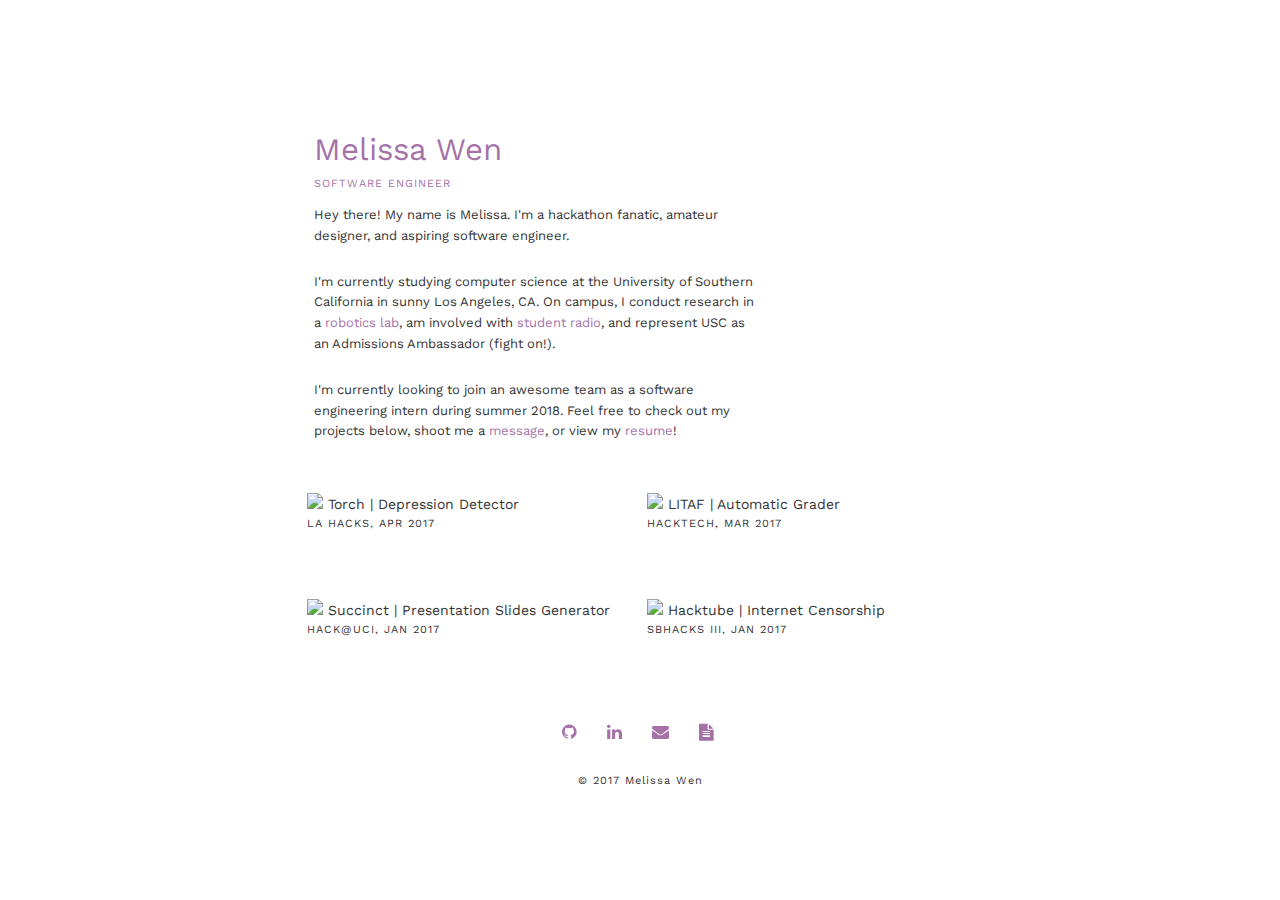
==== index.html @ f51cfc63 "initial commit" ====
<!DOCTYPE html>
<html lang="en">
<head>

<meta charset="UTF-8">
<meta http-equiv="X-UA-Compatible" content="IE=edge">
<meta name="viewport" content="width=device-width, initial-scale=1, maximum-scale=1, user-scalable=no">
<title>Melissa Wen</title>
<meta name="description" content="">
<meta name="author" content="">
<meta name="keywords" content="Melissa Wen software engineer">

<!-- Mobile Specific Metas -->
<meta name="viewport" content="width=device-width, initial-scale=1">

<!-- FONT -->
<link href="//fonts.googleapis.com/css?family=Raleway:400,300,600" rel="stylesheet" type="text/css">
<link rel="stylesheet" href="https://maxcdn.bootstrapcdn.com/font-awesome/4.6.3/css/font-awesome.min.css">

<!-- CSS -->
<link rel="stylesheet" href="css/normalize.css">
<link rel="stylesheet" href="css/skeleton.css">

<!-- JS -->
<script src="js/jquery-1.11.3.min.js"></script>
<script src="js/bootstrap.min.js"></script>
<script src="js/ga.js"></script>


<!-- Favicon -->
<!-- –––––––––––––––––––––––––––––––––––––––––––––––––– -->
<!-- <link rel="shortcut icon" href="favicon.ico"> -->

</head>
<body>

<!-- Primary Page Layout -->
<div class="wrapper"> 
  <div class="container" style="padding-top:2%">
    <div class="row">
      <div class="eight columns" id="about">
        <div id="name"><a href="index.html">Melissa Wen</a></div>
        <h6>SOFTWARE ENGINEER</h6>
    
        <p>Hey there! My name is Melissa. I'm a hackathon fanatic, amateur designer, and aspiring software engineer.</p>

        <p>I'm currently studying computer science at the University of Southern California in sunny Los Angeles, CA. On campus, I conduct research in a <a href="https://www.isi.edu/robots/" target="_blank">robotics lab</a>, am involved with <a href="http://kxsc.org" target="_blank">student radio</a>, and represent USC as an Admissions Ambassador (fight on!). </p>

        <p> I'm currently looking to join an awesome team as a software engineering intern during summer 2018. Feel free to check out my projects below, shoot me a <a href="mailto:wenm@usc.edu" target="_blank">message</a>, or view my <a href="https://drive.google.com/file/d/1wg6J0QNglHJRqB0OvWg84lPLvokpGeF_/view?usp=sharing" target="_blank">resume</a>!</p>        
      </div>

    </div>
  </div>

  <!-- Projects -->
  <div class="container" id="project" style="margin-top:3%">

    <!--First Row-->
    <div class="row" style="margin-bottom:8%">

      <div class="six columns">
        <div class="project">
          <a href="torch.html">
            <img src="img/torch.jpg" style="width:90%;">
            Torch | Depression Detector
            <h6 style="text-transform:uppercase; margin-top:0">LA Hacks, Apr 2017</h6>
          </a>
        </div>
      </div>

      <div class="six columns">
        <div class="project">
          <a href="litaf.html">
            <img src="img/litaf.jpg" style="width:90%;">
              LITAF | Automatic Grader
            <h6 style="text-transform:uppercase; margin-top:0">HackTech, Mar 2017</h6>
          </a>
        </div>
      </div>
    </div>

    <!--Second Row-->
    <div class="row" style="margin-bottom:1%">

      <div class="six columns">
        <div class="project">
         <a href="succinct.html">
            <img src="img/succinct.png" style="width:85%">
            Succinct | Presentation Slides Generator
            <h6 style="text-transform:uppercase; margin-top:0">Hack@UCI, Jan 2017</h6> 
          </a>
        </div>
      </div>

      <div class="six columns">
        <div class="project">
          <a href="hacktube.html">
            <img src="img/hacktube.png" style="width:85%">
            Hacktube | Internet Censorship
            <h6 style="text-transform:uppercase; margin-top:0">SBHacks III, Jan 2017</h6>
          </a>
        </div>
      </div>
    </div>
  </div>

</div>


<footer>
  <div class="social">
    <a href="https://www.github.com/melissajwen" target="_blank" id="hvr-float">
    <i class="fa fa-github" aria-hidden="true"></i></a>
    <a href="https://www.linkedin.com/in/melissajwen" target="_blank"  id="hvr-float">
    <i class="fa fa-linkedin" aria-hidden="true"></i></a>
    <a href="mailto:wenm@usc.edu" id="hvr-float">
    <i class="fa fa-envelope" aria-hidden="true"></i></a>
    <a href="https://drive.google.com/file/d/1wg6J0QNglHJRqB0OvWg84lPLvokpGeF_/view?usp=sharing" id="hvr-float" target="_blank">
    <i class="fa fa-file-text" aria-hidden="true"></i></a>
  </div> 
  <h6>© 2017 Melissa Wen</h6>
</footer> 

</body>
</html>
---- css/skeleton.css ----
/*
* Skeleton V2.0.4
* Copyright 2014, Dave Gamache
* www.getskeleton.com
* Free to use under the MIT license.
* http://www.opensource.org/licenses/mit-license.php
* 12/29/2014
*/

/* COLOR: #d69ae2

/* Table of contents
â€“â€“â€“â€“â€“â€“â€“â€“â€“â€“â€“â€“â€“â€“â€“â€“â€“â€“â€“â€“â€“â€“â€“â€“â€“â€“â€“â€“â€“â€“â€“â€“â€“â€“â€“â€“â€“â€“â€“â€“â€“â€“â€“â€“â€“â€“â€“â€“â€“â€“
- Grid
- Base Styles
- Typography
- Links
- Buttons
- Forms
- Lists
- Code
- Tables
- Spacing
- Utilities
- Clearing
- Media Queries
*/

@import url('https://fonts.googleapis.com/css?family=Montserrat|Overpass');
@import url('https://fonts.googleapis.com/css?family=Work+Sans');

body b {
  font-weight: 400;
}


#full_size {
  overflow:visible;
  margin:auto;
  text-align:center;
  left:0;
  right:0;
  width:100%;
}

#gif {
  z-index:-3;
  float:center;
}

.arrow-up {
  font-size:40px;
  font-weight:200;
  color:#a572a8;
  margin-right:3%;
  margin-bottom:1%;
}

.content{
  height:2000px;
}

#toTop {position:fixed;bottom:5px;right:5px;cursor:pointer;}

.headerimage {
  height:250px;
}

.headerimage h6 {
  color:#a572a8;
  font-weight:500;
  text-align:center;
  letter-spacing:.15rem;
}

h6 a {
  color:#FF6F53;
  text-decoration: none;
}

h6 a:hover {
  -o-transition:.5s;
  -ms-transition:.5s;
  -moz-transition:.5s;
  -webkit-transition:.5s;
  transition:.5s;
  color: #F2542D;
}



#nav_bar {
  font-family:"Work Sans", sans-serif;
  font-weight:400;
  color:#a572a8;
  font-size:1em;
  text-align:left;
  -webkit-box-shadow: -1px -1px 48px -8px rgba(0,0,0,0.1);
  -moz-box-shadow: -1px -1px 48px -8px rgba(0,0,0,0.1);
  box-shadow: -1px -1px 48px -8px rgba(0,0,0,0.1);
  width:100%;
  background:white;
  z-index: 3;
  padding-top:10px;
  position: fixed;
  top: 0;
  transition: top 0.4s ease-in-out;
}


#name {
  font-family:"Work Sans", sans-serif;
  font-weight:400;
  color:#a572a8;
  padding-top:5%;
  text-align:left;
  font-size:2.6em;
}

#nav_name a{
  font-family:"Work Sans", sans-serif;
  font-weight:400;
  color:#a572a8;
  font-size:1.3em;
  text-align:left;
  text-decoration: none;
}

#name h6 {
  color:#a572a8;
}

#about a {
  text-decoration: none;
  color:#a572a8;
  font-weight:400;
  letter-spacing:0px;
}

#about {
  font-size:13px;
  text-align:left;
  font-weight:400;
}

#about h1 {
  color:#a572a8;
}

#about h6 {
  color:#a572a8;
}

#about a:hover {
  -o-transition:.5s;
  -ms-transition:.5s;
  -moz-transition:.5s;
  -webkit-transition:.5s;
  transition:.5s;
  color: #d69ae2;
}

#title {
  height:4rem;
  background:#f4f4f4;
  padding:1rem;
}

#project_details {
  margin:auto;
  text-align: center;
}

#project_details a {
  text-decoration: none;
  color:#333;
  padding-bottom:2px;
  border-bottom:2px solid #d69ae2;
}

#project_details a:hover {
  -o-transition:.5s;
  -ms-transition:.5s;
  -moz-transition:.5s;
  -webkit-transition:.5s;
  transition:.5s;
  color: #d69ae2;
}

#select {
  font-weight:900;
  line-height: 0;
  color:#a572a8;

}

header {
  top: 0;
  transition: top 0.2s ease-in-out;
  width: 100%;
}

/* navbar */

#nav {
  margin:auto;
  text-align:center;
}

#nav h6 {
  font-weight:400;
  font-color:#d69ae2;
}

#nav ul {
  list-style: none;
  width:100%;
  padding:0;
  margin:0% auto 0;
}

#nav ul a {
  color:#333;
  font-weight:400;
}

#nav li {
  float:center;
  margin:auto;
  margin-right:2rem;
  display:inline-block;
  font-weight:400;
}

#arrow_back {
  font-size:1.2em;
  margin:2rem 0 0;
}

#arrow_back i {
  color:black;
}

#arrow_back i:hover {
  color:#d69ae2;
  -o-transition:.5s;
  -ms-transition:.5s;
  -moz-transition:.5s;
  -webkit-transition:.5s;
  transition:.5s;

}

#img_profile {
  height:140px;
  width:140px;
  border-radius: 50%;
  /*background-image:url("../img/prof.jpg");*/
  background-size:cover;
  margin:0 auto 2em;
  -webkit-box-shadow: 2px 5px 12px -4px rgba(186,186,186,0.26);
  -moz-box-shadow: 2px 5px 12px -4px rgba(186,186,186,0.26);
  box-shadow: 2px 5px 12px -4px rgba(186,186,186,0.26);

}

#shadow img {
  max-width:100%;
  max-height:100%;
}

#shadow {
  -webkit-box-shadow: 3px 3px 12px -4px rgba(186,186,186,0.26);
  -moz-box-shadow: 3px 3px 12px -4px rgba(186,186,186,0.26);
  box-shadow: 3px 3px 12px -4px rgba(186,186,186,0.26);
}

#quote {
  padding: 0 5%;
  border-left:3px;
}

#img_project img {
  height:140px;
  width:140px;
  border-radius: 50%;
  background-size:cover;
  margin:0 auto 2em;
  opacity: 1;
  -webkit-box-shadow: 2px 5px 12px -4px rgba(186,186,186,0.26);
  -moz-box-shadow: 2px 5px 12px -4px rgba(186,186,186,0.26);
  box-shadow: 2px 5px 12px -4px rgba(186,186,186,0.26);

}

.project a {
  text-decoration: none;
  text-decoration: none;
  color:#333;
  font-weight:400;
}

.project a:hover {
  -o-transition:.5s;
  -ms-transition:.5s;
  -moz-transition:.5s;
  -webkit-transition:.5s;
  transition:.5s;
  color:#d69ae2;
}

.project img:hover {
  opacity: 0.4;
  -o-transition:.5s;
  -ms-transition:.5s;
  -moz-transition:.5s;
  -webkit-transition:.5s;
  transition:.5s;
  width:100%;
}

.wrapper {
  width:90%;
  max-width:850px;
  margin:auto;
}


footer {
  text-align:center;
  bottom:0;
  width:100%;
  height:50px;
  margin-top:6rem;
  margin-bottom:6rem;

}

#nav_bar .social {
  font-size:17px;
  margin:0rem auto;
  text-align:right;
  margin-right:0;
}


#navbar a:hover {
  font-color:#d69ae2;
}

#navbar i:hover {
  font-color:#d69ae2;
}

footer .social {
  margin:2% 10px;
  background:none;
  border-radius:0;
}

.social {
  font-size:17px;
  margin:1rem auto;
}

.social a {
  color:#a572a8;
}

.social a:hover {
  -o-transition:.5s;
  -ms-transition:.5s;
  -moz-transition:.5s;
  -webkit-transition:.5s;
  transition:.5s;
  color: #d69ae2;
}

.social i {
  margin:0 10px;
  background:none;
  border-radius:0;
}

#about .social i {
  margin:0 15px 0 0;
}

/* Hover effects */

#hvr-float {
  display: inline-block;
  margin-right:4px;
  vertical-align: middle;
  -webkit-transform: perspective(1px) translateZ(0);
  transform: perspective(1px) translateZ(0);
  box-shadow: 0 0 1px transparent;
  -webkit-transition-duration: 0.3s;
  transition-duration: 0.3s;
  -webkit-transition-property: transform;
  transition-property: transform;
  -webkit-transition-timing-function: ease-out;
  transition-timing-function: ease-out;
}
#hvr-float:hover, #hvr-float:focus, #hvr-float:active {
  -webkit-transform: translateY(-6px);
  transform: translateY(-6px);
}


/* Grid
â€“â€“â€“â€“â€“â€“â€“â€“â€“â€“â€“â€“â€“â€“â€“â€“â€“â€“â€“â€“â€“â€“â€“â€“â€“â€“â€“â€“â€“â€“â€“â€“â€“â€“â€“â€“â€“â€“â€“â€“â€“â€“â€“â€“â€“â€“â€“â€“â€“â€“ */
.container {
  position: relative;
  width: 100%;
  max-width: 960px;
  margin: 0 auto;
  padding: 0 20px;
  box-sizing: border-box; }
.column,
.columns {
  width: 100%;
  float: left;
  box-sizing: border-box; }

/* For devices larger than 400px */
@media (min-width: 400px) {
  .container {
    width: 85%;
    padding: 0; }
}

/* For devices larger than 550px */
@media (min-width: 550px) {
  .container {
    width: 80%; }
  .column,
  .columns {
    margin-left: 4%; }
  .column:first-child,
  .columns:first-child {
    margin-left: 0; }

  .one.column,
  .one.columns                    { width: 4.66666666667%; }
  .two.columns                    { width: 13.3333333333%; }
  .three.columns                  { width: 22%;            }
  .four.columns                   { width: 30.6666666667%; }
  .five.columns                   { width: 39.3333333333%; }
  .six.columns                    { width: 48%; margin:0 1%;            }
  .seven.columns                  { width: 56.6666666667%; }
  .eight.columns                  { width: 65.3333333333%; }
  .nine.columns                   { width: 74.0%;          }
  .ten.columns                    { width: 82.6666666667%; }
  .eleven.columns                 { width: 91.3333333333%; }
  .twelve.columns                 { width: 100%; margin-left: 0; }

  .one-third.column               { width: 30.6666666667%; }
  .two-thirds.column              { width: 65.3333333333%; }

  .one-half.column                { width: 48%; }

  /* Offsets */
  .offset-by-one.column,
  .offset-by-one.columns          { margin-left: 8.66666666667%; }
  .offset-by-two.column,
  .offset-by-two.columns          { margin-left: 17.3333333333%; }
  .offset-by-three.column,
  .offset-by-three.columns        { margin-left: 26%;            }
  .offset-by-four.column,
  .offset-by-four.columns         { margin-left: 34.6666666667%; }
  .offset-by-five.column,
  .offset-by-five.columns         { margin-left: 43.3333333333%; }
  .offset-by-six.column,
  .offset-by-six.columns          { margin-left: 52%;            }
  .offset-by-seven.column,
  .offset-by-seven.columns        { margin-left: 60.6666666667%; }
  .offset-by-eight.column,
  .offset-by-eight.columns        { margin-left: 69.3333333333%; }
  .offset-by-nine.column,
  .offset-by-nine.columns         { margin-left: 78.0%;          }
  .offset-by-ten.column,
  .offset-by-ten.columns          { margin-left: 86.6666666667%; }
  .offset-by-eleven.column,
  .offset-by-eleven.columns       { margin-left: 95.3333333333%; }

  .offset-by-one-third.column,
  .offset-by-one-third.columns    { margin-left: 34.6666666667%; }
  .offset-by-two-thirds.column,
  .offset-by-two-thirds.columns   { margin-left: 69.3333333333%; }

  .offset-by-one-half.column,
  .offset-by-one-half.columns     { margin-left: 52%; }

}


/* Base Styles
â€“â€“â€“â€“â€“â€“â€“â€“â€“â€“â€“â€“â€“â€“â€“â€“â€“â€“â€“â€“â€“â€“â€“â€“â€“â€“â€“â€“â€“â€“â€“â€“â€“â€“â€“â€“â€“â€“â€“â€“â€“â€“â€“â€“â€“â€“â€“â€“â€“â€“ */
/* NOTE
html is set to 62.5% so that all the REM measurements throughout Skeleton
are based on 10px sizing. So basically 1.5rem = 15px :) */
html {
  font-size: 62.5%; }
body {
  font-size: 1.4em; /* currently ems cause chrome bug misinterpreting rems on body element */
  line-height: 1.6;
  font-family: "Work Sans", "HelveticaNeue", "Helvetica Neue", Helvetica, Arial, sans-serif;
  color: #333; }


/* Typography
â€“â€“â€“â€“â€“â€“â€“â€“â€“â€“â€“â€“â€“â€“â€“â€“â€“â€“â€“â€“â€“â€“â€“â€“â€“â€“â€“â€“â€“â€“â€“â€“â€“â€“â€“â€“â€“â€“â€“â€“â€“â€“â€“â€“â€“â€“â€“â€“â€“â€“ */
h1, h2, h3, h4, h5, h6 {
  margin-top: 0;
  margin-bottom: 1.2rem;
  font-weight: 300; }
h1 { font-size: 4.0rem; line-height: 1.2;  letter-spacing: -.1rem;}
h2 { font-size: 3.2rem; line-height: 1.25; letter-spacing: 0rem; text-align: center; font-weight:200;}
h3 { font-size: 2rem; line-height: 1.3;  letter-spacing: -.1rem;}
h4 { font-size: 2rem; line-height: 1; letter-spacing:0; color:#FF6F53; font-weight:500; }
h5 { font-size: 1.7rem; line-height: 1.5;  letter-spacing: -.05rem; font-weight:300;}
h6 { font-size: 1.1rem; line-height: 1.6; letter-spacing:.1rem; font-weight:400; }

/* Larger than phablet */
@media (min-width: 550px) {
  h1 { font-size: 7.0rem; }
  h2 { font-size: 4rem; font-weight:300; text-align:center;}
  h3 { font-size: 2.2rem; }
  h4 { font-size: 1.9rem; line-height:1, color:#FF6F53; font-weight:500;}
  h5 { font-size: 1.4rem; font-weight:300;}
  h6 { font-size: 1.1rem; letter-spacing:.1rem; font-weight:400;}
}

p {
  margin-top: 0; }


/* Links
â€“â€“â€“â€“â€“â€“â€“â€“â€“â€“â€“â€“â€“â€“â€“â€“â€“â€“â€“â€“â€“â€“â€“â€“â€“â€“â€“â€“â€“â€“â€“â€“â€“â€“â€“â€“â€“â€“â€“â€“â€“â€“â€“â€“â€“â€“â€“â€“â€“â€“ */
a {
  color: #1EAEDB; }
a:hover {
  color: #0FA0CE; }


/* Buttons
â€“â€“â€“â€“â€“â€“â€“â€“â€“â€“â€“â€“â€“â€“â€“â€“â€“â€“â€“â€“â€“â€“â€“â€“â€“â€“â€“â€“â€“â€“â€“â€“â€“â€“â€“â€“â€“â€“â€“â€“â€“â€“â€“â€“â€“â€“â€“â€“â€“â€“ */
.button,
button,
input[type="submit"],
input[type="reset"],
input[type="button"] {
  display: inline-block;
  height: 38px;
  padding: 0 30px;
  color: #555;
  text-align: center;
  font-size: 1rem;
  font-weight: 400;
  line-height: 38px;
  letter-spacing: .1rem;
  text-transform: uppercase;
  text-decoration: none;
  white-space: nowrap;
  background-color: transparent;
  border-radius: 4px;
  border: 1px solid #bbb;
  cursor: pointer;
  box-sizing: border-box; }
.button:hover,
button:hover,
input[type="submit"]:hover,
input[type="reset"]:hover,
input[type="button"]:hover,
.button:focus,
button:focus,
input[type="submit"]:focus,
input[type="reset"]:focus,
input[type="button"]:focus {
  color: #333;
  border-color: #888;
  outline: 0; }
.button.button-primary,
button.button-primary,
input[type="submit"].button-primary,
input[type="reset"].button-primary,
input[type="button"].button-primary {
  color: #FFF;
  background-color:#d69ae2;
  border-color:#d69ae2; }
.button.button-primary:hover,
button.button-primary:hover,
input[type="submit"].button-primary:hover,
input[type="reset"].button-primary:hover,
input[type="button"].button-primary:hover,
.button.button-primary:focus,
button.button-primary:focus,
input[type="submit"].button-primary:focus,
input[type="reset"].button-primary:focus,
input[type="button"].button-primary:focus {
  color: #FFF;
  -o-transition:.5s;
  -ms-transition:.5s;
  -moz-transition:.5s;
  -webkit-transition:.5s;
  transition:.5s;
  background-color: #F2542D;
  border-color: #F2542D; }


/* Forms
â€“â€“â€“â€“â€“â€“â€“â€“â€“â€“â€“â€“â€“â€“â€“â€“â€“â€“â€“â€“â€“â€“â€“â€“â€“â€“â€“â€“â€“â€“â€“â€“â€“â€“â€“â€“â€“â€“â€“â€“â€“â€“â€“â€“â€“â€“â€“â€“â€“â€“ */
input[type="email"],
input[type="number"],
input[type="search"],
input[type="text"],
input[type="tel"],
input[type="url"],
input[type="password"],
textarea,
select {
  height: 38px;
  padding: 6px 10px; /* The 6px vertically centers text on FF, ignored by Webkit */
  background-color: #fff;
  border: 1px solid #D1D1D1;
  border-radius: 4px;
  box-shadow: none;
  box-sizing: border-box; }
/* Removes awkward default styles on some inputs for iOS */
input[type="email"],
input[type="number"],
input[type="search"],
input[type="text"],
input[type="tel"],
input[type="url"],
input[type="password"],
textarea {
  -webkit-appearance: none;
     -moz-appearance: none;
          appearance: none; }
textarea {
  min-height: 65px;
  padding-top: 6px;
  padding-bottom: 6px; }
input[type="email"]:focus,
input[type="number"]:focus,
input[type="search"]:focus,
input[type="text"]:focus,
input[type="tel"]:focus,
input[type="url"]:focus,
input[type="password"]:focus,
textarea:focus,
select:focus {
  border: 1px solid #33C3F0;
  outline: 0; }
label,
legend {
  display: block;
  margin-bottom: .5rem;
  font-weight: 600; }
fieldset {
  padding: 0;
  border-width: 0; }
input[type="checkbox"],
input[type="radio"] {
  display: inline; }
label > .label-body {
  display: inline-block;
  margin-left: .5rem;
  font-weight: normal; }


/* Lists
â€“â€“â€“â€“â€“â€“â€“â€“â€“â€“â€“â€“â€“â€“â€“â€“â€“â€“â€“â€“â€“â€“â€“â€“â€“â€“â€“â€“â€“â€“â€“â€“â€“â€“â€“â€“â€“â€“â€“â€“â€“â€“â€“â€“â€“â€“â€“â€“â€“â€“ */
ul {
  list-style: circle inside; }
ol {
  list-style: decimal inside; }
ol, ul {
  padding-left: 0;
  margin-top: 0; }
ul ul,
ul ol,
ol ol,
ol ul {
  margin: 1.5rem 0 1.5rem 3rem;
  font-size: 90%; }
li {
  margin-bottom: 1rem; }


/* Code
â€“â€“â€“â€“â€“â€“â€“â€“â€“â€“â€“â€“â€“â€“â€“â€“â€“â€“â€“â€“â€“â€“â€“â€“â€“â€“â€“â€“â€“â€“â€“â€“â€“â€“â€“â€“â€“â€“â€“â€“â€“â€“â€“â€“â€“â€“â€“â€“â€“â€“ */
code {
  padding: .2rem .5rem;
  margin: 0 .2rem;
  font-size: 90%;
  white-space: nowrap;
  background: #F1F1F1;
  border: 1px solid #E1E1E1;
  border-radius: 4px; }
pre > code {
  display: block;
  padding: 1rem 1.5rem;
  white-space: pre; }


/* Tables
â€“â€“â€“â€“â€“â€“â€“â€“â€“â€“â€“â€“â€“â€“â€“â€“â€“â€“â€“â€“â€“â€“â€“â€“â€“â€“â€“â€“â€“â€“â€“â€“â€“â€“â€“â€“â€“â€“â€“â€“â€“â€“â€“â€“â€“â€“â€“â€“â€“â€“ */
th,
td {
  padding: 12px 15px;
  text-align: left;
  border-bottom: 1px solid #E1E1E1; }
th:first-child,
td:first-child {
  padding-left: 0; }
th:last-child,
td:last-child {
  padding-right: 0; }


/* Spacing
â€“â€“â€“â€“â€“â€“â€“â€“â€“â€“â€“â€“â€“â€“â€“â€“â€“â€“â€“â€“â€“â€“â€“â€“â€“â€“â€“â€“â€“â€“â€“â€“â€“â€“â€“â€“â€“â€“â€“â€“â€“â€“â€“â€“â€“â€“â€“â€“â€“â€“ */
button,
.button {
  margin-bottom: 1rem; }
input,
textarea,
select,
fieldset {
  margin-bottom: 1.5rem; }
pre,
blockquote,
dl,
figure,
table,
p,
ul,
ol,
form {
  margin-bottom: 2.5rem; }


/* Utilities
â€“â€“â€“â€“â€“â€“â€“â€“â€“â€“â€“â€“â€“â€“â€“â€“â€“â€“â€“â€“â€“â€“â€“â€“â€“â€“â€“â€“â€“â€“â€“â€“â€“â€“â€“â€“â€“â€“â€“â€“â€“â€“â€“â€“â€“â€“â€“â€“â€“â€“ */
.u-full-width {
  width: 100%;
  box-sizing: border-box; }
.u-max-full-width {
  max-width: 100%;
  box-sizing: border-box; }
.u-pull-right {
  float: right; }
.u-pull-left {
  float: left; }


/* Misc
â€“â€“â€“â€“â€“â€“â€“â€“â€“â€“â€“â€“â€“â€“â€“â€“â€“â€“â€“â€“â€“â€“â€“â€“â€“â€“â€“â€“â€“â€“â€“â€“â€“â€“â€“â€“â€“â€“â€“â€“â€“â€“â€“â€“â€“â€“â€“â€“â€“â€“ */
hr {
  margin-top: 3rem;
  margin-bottom: 3.5rem;
  border-width: 0;
  border-top: 1px solid #E1E1E1; }


/* Clearing
â€“â€“â€“â€“â€“â€“â€“â€“â€“â€“â€“â€“â€“â€“â€“â€“â€“â€“â€“â€“â€“â€“â€“â€“â€“â€“â€“â€“â€“â€“â€“â€“â€“â€“â€“â€“â€“â€“â€“â€“â€“â€“â€“â€“â€“â€“â€“â€“â€“â€“ */

/* Self Clearing Goodness */
.container:after,
.row:after,
.u-cf {
  content: "";
  display: table;
  clear: both; }


/* Media Queries
â€“â€“â€“â€“â€“â€“â€“â€“â€“â€“â€“â€“â€“â€“â€“â€“â€“â€“â€“â€“â€“â€“â€“â€“â€“â€“â€“â€“â€“â€“â€“â€“â€“â€“â€“â€“â€“â€“â€“â€“â€“â€“â€“â€“â€“â€“â€“â€“â€“â€“ */
/*
Note: The best way to structure the use of media queries is to create the queries
near the relevant code. For example, if you wanted to change the styles for buttons
on small devices, paste the mobile query code up in the buttons section and style it
there.
*/

@media (max-width:400px) {
  .headerimage {
    height:260px;
    overflow-x:hidden;

  }
  #backshape {
  height:70px;
  overflow-x:hidden;
  overflow-y:hidden;

}

#name {
  margin-top:8%;
}

  #filler {
    height:0px;
  }

#margin_top {
  margin-top:50%;
}

}

/* Larger than mobile */
@media (min-width: 400px) {
  .wrapper {
  width:90%;
  max-width:850px;
  margin:auto;
  padding-top:15%;
}

  #filler {
    height:0px;
  }

#backshape {
  height:70px;
}

.headerimage {
  height:250px;
}

#name {
  font-size:2em;
  padding-top:15%;
}

#margin_top {
  margin-top:30%;
}

/* Larger than phablet (also point when grid becomes active) */
@media (min-width: 550px) {
  .headerimage {
  height:150px;
}

#name {
  padding-top:10%;
  font-size:2.2em;
}

#about {
  margin-left:2%;
}

#margin_top {
  margin-top:15%;
}

}

/* Larger than tablet */
@media (min-width: 750px) {
  .headerimage {
  height:200px;
}


#backshape {
  height:100px;
}

#margin_top {
  margin-top:15%;
}

#name {
  font-size:2.4em;
}

}

/* Larger than desktop */
@media (min-width: 1000px) {
  .wrapper {
  width:90%;
  max-width:850px;
  margin:auto;
  padding-top:5%;
}
.headerimage {
  height:250px;
}
}

/* Larger than Desktop HD */
@media (min-width: 1400px) {
  .wrapper {
  width:90%;
  max-width:850px;
  margin:auto;
}
}








/**
 * Featherlight â€“ ultra slim jQuery lightbox
 * Version 1.7.8 - http://noelboss.github.io/featherlight/
 *
 * Copyright 2017, NoÃ«l Raoul Bossart (http://www.noelboss.com)
 * MIT Licensed.
**/
@media all {
  html.with-featherlight {
    /* disable global scrolling when featherlights are visible */
    overflow: hidden;
  }

  .featherlight {
    display: none;

    /* dimensions: spanning the background from edge to edge */
    position:fixed;
    top: 0; right: 0; bottom: 0; left: 0;
    z-index: 2147483647; /* z-index needs to be >= elements on the site. */

    /* position: centering content */
    text-align: center;

    /* insures that the ::before pseudo element doesn't force wrap with fixed width content; */
    white-space: nowrap;

    /* styling */
    cursor: pointer;
    background: #333;
    /* IE8 "hack" for nested featherlights */
    background: rgba(0, 0, 0, 0);
  }

  /* support for nested featherlights. Does not work in IE8 (use JS to fix) */
  .featherlight:last-of-type {
    background: rgba(0, 0, 0, 0.8);
  }

  .featherlight:before {
    /* position: trick to center content vertically */
    content: '';
    display: inline-block;
    height: 100%;
    vertical-align: middle;
  }

  .featherlight .featherlight-content {
    /* make content container for positioned elements (close button) */
    position: relative;

    /* position: centering vertical and horizontal */
    text-align: left;
    vertical-align: middle;
    display: inline-block;

    /* dimensions: cut off images */
    overflow: auto;
    padding: 25px 25px 0;
    border-bottom: 25px solid transparent;

    /* dimensions: handling large content */
    margin-left: 5%;
    margin-right: 5%;
    max-height: 95%;

    /* styling */
    background: #fff;
    cursor: auto;

    /* reset white-space wrapping */
    white-space: normal;
  }

  /* contains the content */
  .featherlight .featherlight-inner {
    /* make sure its visible */
    display: block;
  }

  /* don't show these though */
  .featherlight script.featherlight-inner,
  .featherlight link.featherlight-inner,
  .featherlight style.featherlight-inner {
    display: none;
  }

  .featherlight .featherlight-close-icon {
    /* position: centering vertical and horizontal */
    position: absolute;
    z-index: 9999;
    top: 0;
    right: 0;

    /* dimensions: 25px x 25px */
    line-height: 25px;
    width: 25px;

    /* styling */
    cursor: pointer;
    text-align: center;
    font-family: Arial, sans-serif;
    background: #fff; /* Set the background in case it overlaps the content */
    background: rgba(255, 255, 255, 0.3);
    color: #000;
    border: none;
    padding: 0;
  }

  /* See http://stackoverflow.com/questions/16077341/how-to-reset-all-default-styles-of-the-html5-button-element */
  .featherlight .featherlight-close-icon::-moz-focus-inner {
    border: 0;
    padding: 0;
  }

  .featherlight .featherlight-image {
    /* styling */
    width: 100%;
  }


  .featherlight-iframe .featherlight-content {
    /* removed the border for image croping since iframe is edge to edge */
    border-bottom: 0;
    padding: 0;
    -webkit-overflow-scrolling: touch;
    overflow-y: scroll;
  }

  .featherlight iframe {
    /* styling */
    border: none;
  }

  .featherlight * { /* See https://github.com/noelboss/featherlight/issues/42 */
    -webkit-box-sizing: border-box;
    -moz-box-sizing: border-box;
    box-sizing: border-box;
  }
}

/* handling phones and small screens */
@media only screen and (max-width: 1024px) {
  .featherlight .featherlight-content {
    /* dimensions: maximize lightbox with for small screens */
    margin-left: 0;
    margin-right: 0;
    max-height: 98%;

    padding: 10px 10px 0;
    border-bottom: 10px solid transparent;
  }
}
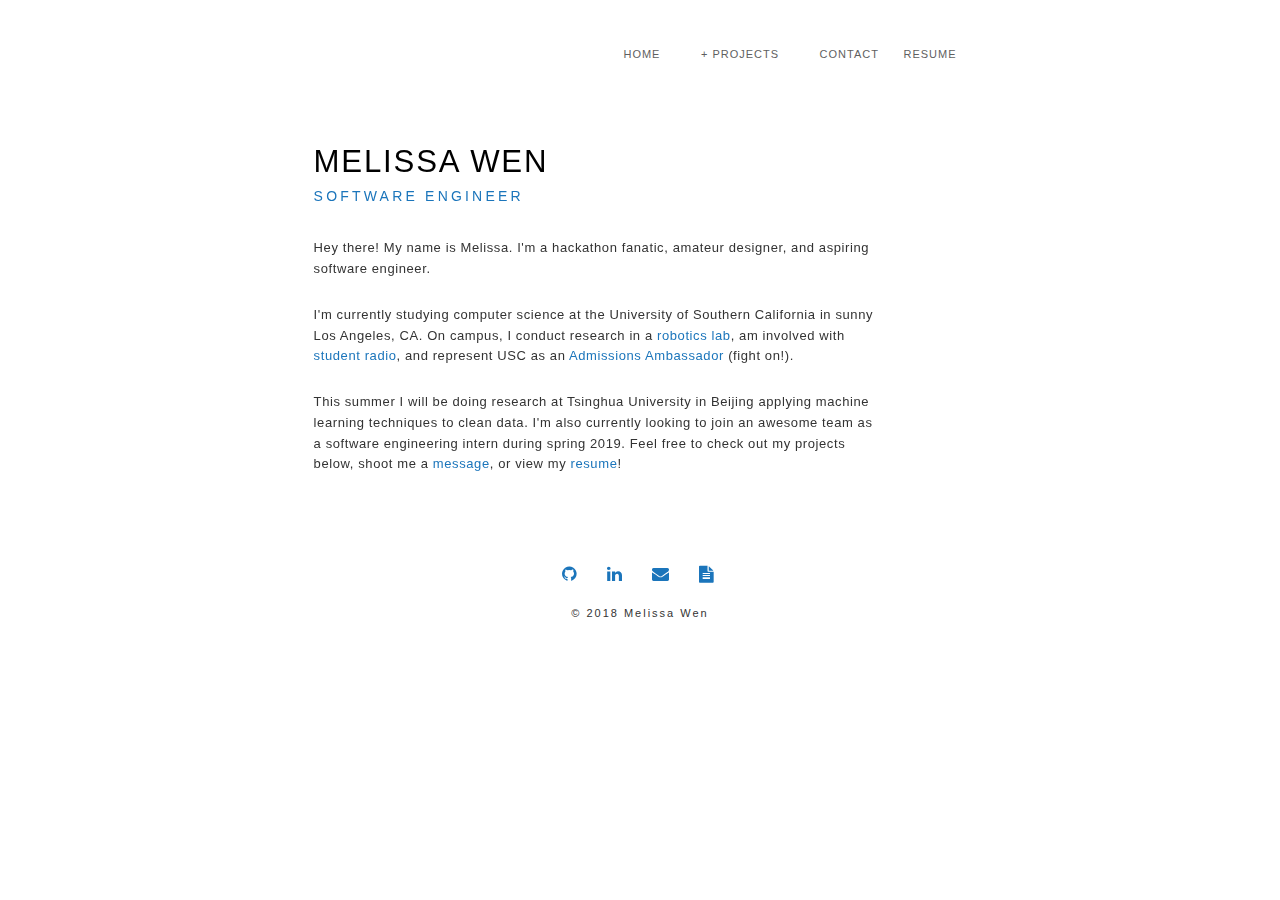
==== commit 757fb048: "redesign" ====
--- a/index.html
+++ b/index.html
@@ -13,8 +13,7 @@
 <!-- Mobile Specific Metas -->
 <meta name="viewport" content="width=device-width, initial-scale=1">
 
-<!-- FONT -->
-<link href="//fonts.googleapis.com/css?family=Raleway:400,300,600" rel="stylesheet" type="text/css">
+<!-- ICONS -->
 <link rel="stylesheet" href="https://maxcdn.bootstrapcdn.com/font-awesome/4.6.3/css/font-awesome.min.css">
 
 <!-- CSS -->
@@ -31,80 +30,51 @@
 <!-- –––––––––––––––––––––––––––––––––––––––––––––––––– -->
 <!-- <link rel="shortcut icon" href="favicon.ico"> -->
 
+  
+
+
+
 </head>
 <body>
+
+<div id="navbar">
+	<div class="row" style="width:125%; margin:auto" id="nav">
+		<ul>
+			<li><a href="index.html"><h6 style="color:#5f5f5f">HOME</h6></a></li>
+			<!-- <li><a href="index.html"><h6 style="color:#5f5f5f">+ PROJECTS</h6></a></li>  -->
+			<li><div class="dropdown">
+			  <button class="dropbtn"><h6>+ PROJECTS</h6></button>
+			  <div class="dropdown-content">
+			    <a href="resume.html">Link 1</a>
+			    <a href="#">Link 2</a>
+			    <a href="#">Link 3</a>
+			  </div>
+			</div></li>
+			<li><a href="index.html"><h6 style="color:#5f5f5f">CONTACT</h6></a></li> 
+			<li><a href="resume.html"><h6 style="color:#5f5f5f">RESUME</h6></a></li> 
+		</ul>
+	</div>
+</div>
 
 <!-- Primary Page Layout -->
 <div class="wrapper"> 
   <div class="container" style="padding-top:2%">
     <div class="row">
-      <div class="eight columns" id="about">
-        <div id="name"><a href="index.html">Melissa Wen</a></div>
-        <h6>SOFTWARE ENGINEER</h6>
-    
+      <div class="ten columns" id="about">
+        <div id="name"><a href="index.html" style="font-weight:500; letter-spacing: 1.8px; color:black;">MELISSA WEN</a></div>
+        <h3 style="font-weight:300; letter-spacing: 3.2px; ">SOFTWARE ENGINEER</h3><br>
+
         <p>Hey there! My name is Melissa. I'm a hackathon fanatic, amateur designer, and aspiring software engineer.</p>
 
-        <p>I'm currently studying computer science at the University of Southern California in sunny Los Angeles, CA. On campus, I conduct research in a <a href="https://www.isi.edu/robots/" target="_blank">robotics lab</a>, am involved with <a href="http://kxsc.org" target="_blank">student radio</a>, and represent USC as an Admissions Ambassador (fight on!). </p>
+        <p>I'm currently studying computer science at the University of Southern California in sunny Los Angeles, CA. On campus, I conduct research in a <a href="https://www.isi.edu/robots/" target="_blank">robotics lab</a>, am involved with <a href="http://kxsc.org" target="_blank">student radio</a>, and represent USC as an <a href="https://orientation.usc.edu/spring-admit-ambassadors/#/melissa-wen" target="_blank">Admissions Ambassador</a> (fight on!). </p>
 
-        <p> I'm currently looking to join an awesome team as a software engineering intern during summer 2018. Feel free to check out my projects below, shoot me a <a href="mailto:wenm@usc.edu" target="_blank">message</a>, or view my <a href="https://drive.google.com/file/d/1wg6J0QNglHJRqB0OvWg84lPLvokpGeF_/view?usp=sharing" target="_blank">resume</a>!</p>        
+        <p> This summer I will be doing research at Tsinghua University in Beijing applying machine learning techniques to clean data. I'm also currently looking to join an awesome team as a software engineering intern during spring 2019. Feel free to check out my projects below, shoot me a <a href="mailto:wenm@usc.edu" target="_blank">message</a>, or view my <a href="resume.html">resume</a>!</p>        
       </div>
 
     </div>
   </div>
 
-  <!-- Projects -->
-  <div class="container" id="project" style="margin-top:3%">
 
-    <!--First Row-->
-    <div class="row" style="margin-bottom:8%">
-
-      <div class="six columns">
-        <div class="project">
-          <a href="torch.html">
-            <img src="img/torch.jpg" style="width:90%;">
-            Torch | Depression Detector
-            <h6 style="text-transform:uppercase; margin-top:0">LA Hacks, Apr 2017</h6>
-          </a>
-        </div>
-      </div>
-
-      <div class="six columns">
-        <div class="project">
-          <a href="litaf.html">
-            <img src="img/litaf.jpg" style="width:90%;">
-              LITAF | Automatic Grader
-            <h6 style="text-transform:uppercase; margin-top:0">HackTech, Mar 2017</h6>
-          </a>
-        </div>
-      </div>
-    </div>
-
-    <!--Second Row-->
-    <div class="row" style="margin-bottom:1%">
-
-      <div class="six columns">
-        <div class="project">
-         <a href="succinct.html">
-            <img src="img/succinct.png" style="width:85%">
-            Succinct | Presentation Slides Generator
-            <h6 style="text-transform:uppercase; margin-top:0">Hack@UCI, Jan 2017</h6> 
-          </a>
-        </div>
-      </div>
-
-      <div class="six columns">
-        <div class="project">
-          <a href="hacktube.html">
-            <img src="img/hacktube.png" style="width:85%">
-            Hacktube | Internet Censorship
-            <h6 style="text-transform:uppercase; margin-top:0">SBHacks III, Jan 2017</h6>
-          </a>
-        </div>
-      </div>
-    </div>
-  </div>
-
-</div>
 
 
 <footer>
@@ -115,10 +85,10 @@
     <i class="fa fa-linkedin" aria-hidden="true"></i></a>
     <a href="mailto:wenm@usc.edu" id="hvr-float">
     <i class="fa fa-envelope" aria-hidden="true"></i></a>
-    <a href="https://drive.google.com/file/d/1wg6J0QNglHJRqB0OvWg84lPLvokpGeF_/view?usp=sharing" id="hvr-float" target="_blank">
+    <a href="resume.html" id="hvr-float">
     <i class="fa fa-file-text" aria-hidden="true"></i></a>
   </div> 
-  <h6>© 2017 Melissa Wen</h6>
+  <h6 style="font-weight:300; letter-spacing: 2px; ">© 2018 Melissa Wen</h6><br><br><br>
 </footer> 
 
 </body>
--- a/css/skeleton.css
+++ b/css/skeleton.css
@@ -7,7 +7,7 @@
 * 12/29/2014
 */
 
-/* COLOR: #d69ae2
+/* COLOR: #1b75bb
 
 /* Table of contents
 â€“â€“â€“â€“â€“â€“â€“â€“â€“â€“â€“â€“â€“â€“â€“â€“â€“â€“â€“â€“â€“â€“â€“â€“â€“â€“â€“â€“â€“â€“â€“â€“â€“â€“â€“â€“â€“â€“â€“â€“â€“â€“â€“â€“â€“â€“â€“â€“â€“â€“
@@ -51,7 +51,7 @@
 .arrow-up {
   font-size:40px;
   font-weight:200;
-  color:#a572a8;
+  color:#1b75bb;
   margin-right:3%;
   margin-bottom:1%;
 }
@@ -67,14 +67,14 @@
 }
 
 .headerimage h6 {
-  color:#a572a8;
+  color:#1B75BB;
   font-weight:500;
   text-align:center;
   letter-spacing:.15rem;
 }
 
 h6 a {
-  color:#FF6F53;
+  color:#1B75BB;
   text-decoration: none;
 }
 
@@ -84,15 +84,15 @@
   -moz-transition:.5s;
   -webkit-transition:.5s;
   transition:.5s;
-  color: #F2542D;
+  color: #3f9ce3;
 }
 
 
 
 #nav_bar {
-  font-family:"Work Sans", sans-serif;
+  font-family:"Apercu", sans-serif;
   font-weight:400;
-  color:#a572a8;
+  color:#1b75bb;
   font-size:1em;
   text-align:left;
   -webkit-box-shadow: -1px -1px 48px -8px rgba(0,0,0,0.1);
@@ -107,48 +107,102 @@
   transition: top 0.4s ease-in-out;
 }
 
+#navbar {
+  font-family:"Apercu", sans-serif;
+  font-weight:400;
+  color:#1b75bb;
+  font-size:1em;
+  text-align:right;
+  width:100%;
+  padding-top:30px;
+  position: fixed;
+  background-color: white;
+  top: 0;
+  transition: top 0.4s ease-in-out;
+  text-decoration: none;
+}
+
 
 #name {
-  font-family:"Work Sans", sans-serif;
-  font-weight:400;
-  color:#a572a8;
+  font-family:"Apercu", sans-serif;
+  font-weight:500;
+  color:#1867a5;
   padding-top:5%;
   text-align:left;
   font-size:2.6em;
 }
 
+
 #nav_name a{
-  font-family:"Work Sans", sans-serif;
+  font-family:"Apercu", sans-serif;
   font-weight:400;
-  color:#a572a8;
+  color:#1b75bb;
   font-size:1.3em;
   text-align:left;
   text-decoration: none;
 }
 
+/* Dropdown Button */
+.dropbtn {
+    padding: 16px;
+    color:#5f5f5f;
+    border: none;
+}
+
+/* The container <div> - needed to position the dropdown content */
+.dropdown {
+    position: relative;
+    display: inline-block;
+}
+
+/* Dropdown Content (Hidden by Default) */
+.dropdown-content {
+    display: none;
+    position: absolute;
+    background-color: #f1f1f1;
+    min-width: 160px;
+    box-shadow: 0px 8px 16px 0px rgba(0,0,0,0.2);
+    z-index: 1;
+}
+
+/* Links inside the dropdown */
+.dropdown-content a {
+    color: black;
+    padding: 12px 16px;
+    text-decoration: none;
+    display: block;
+}
+
+/* Change color of dropdown links on hover *//*
+.dropdown-content a:hover {background-color: #ddd}*/
+
+/* Show the dropdown menu on hover */
+.dropdown:hover .dropdown-content {
+    display: block;
+}
+
 #name h6 {
-  color:#a572a8;
+  color:#1B75BB;
 }
 
 #about a {
   text-decoration: none;
-  color:#a572a8;
-  font-weight:400;
-  letter-spacing:0px;
+  color:#1B75BB;
+  font-weight:300;
 }
 
 #about {
   font-size:13px;
   text-align:left;
-  font-weight:400;
+  font-weight:300;
 }
 
 #about h1 {
-  color:#a572a8;
+  color:#1B75BB;
 }
 
 #about h6 {
-  color:#a572a8;
+  color:#1B75BB;
 }
 
 #about a:hover {
@@ -157,7 +211,7 @@
   -moz-transition:.5s;
   -webkit-transition:.5s;
   transition:.5s;
-  color: #d69ae2;
+  color: #3f9ce3;
 }
 
 #title {
@@ -175,7 +229,7 @@
   text-decoration: none;
   color:#333;
   padding-bottom:2px;
-  border-bottom:2px solid #d69ae2;
+  border-bottom:2px solid #1b75bb;
 }
 
 #project_details a:hover {
@@ -184,13 +238,13 @@
   -moz-transition:.5s;
   -webkit-transition:.5s;
   transition:.5s;
-  color: #d69ae2;
+  color: #3f9ce3;
 }
 
 #select {
   font-weight:900;
   line-height: 0;
-  color:#a572a8;
+  color:#1b75bb;
 
 }
 
@@ -209,7 +263,7 @@
 
 #nav h6 {
   font-weight:400;
-  font-color:#d69ae2;
+  font-color:#3f9ce3;
 }
 
 #nav ul {
@@ -222,7 +276,9 @@
 #nav ul a {
   color:#333;
   font-weight:400;
-}
+  text-decoration: none;
+}
+
 
 #nav li {
   float:center;
@@ -242,7 +298,7 @@
 }
 
 #arrow_back i:hover {
-  color:#d69ae2;
+  color:#1b75bb;
   -o-transition:.5s;
   -ms-transition:.5s;
   -moz-transition:.5s;
@@ -306,7 +362,7 @@
   -moz-transition:.5s;
   -webkit-transition:.5s;
   transition:.5s;
-  color:#d69ae2;
+  color:#3f9ce3;
 }
 
 .project img:hover {
@@ -345,11 +401,11 @@
 
 
 #navbar a:hover {
-  font-color:#d69ae2;
+  font-color: #3f9ce3;
 }
 
 #navbar i:hover {
-  font-color:#d69ae2;
+  font-color:black;
 }
 
 footer .social {
@@ -364,7 +420,7 @@
 }
 
 .social a {
-  color:#a572a8;
+  color:#1B75BB;
 }
 
 .social a:hover {
@@ -373,7 +429,7 @@
   -moz-transition:.5s;
   -webkit-transition:.5s;
   transition:.5s;
-  color: #d69ae2;
+  color: #3f9ce3;
 }
 
 .social i {
@@ -505,8 +561,10 @@
 body {
   font-size: 1.4em; /* currently ems cause chrome bug misinterpreting rems on body element */
   line-height: 1.6;
-  font-family: "Work Sans", "HelveticaNeue", "Helvetica Neue", Helvetica, Arial, sans-serif;
-  color: #333; }
+  font-family: "Apercu", "HelveticaNeue", "Helvetica Neue", Helvetica, Arial, sans-serif;
+  color: #333; 
+  letter-spacing: 0.6px;
+}
 
 
 /* Typography
@@ -517,8 +575,8 @@
   font-weight: 300; }
 h1 { font-size: 4.0rem; line-height: 1.2;  letter-spacing: -.1rem;}
 h2 { font-size: 3.2rem; line-height: 1.25; letter-spacing: 0rem; text-align: center; font-weight:200;}
-h3 { font-size: 2rem; line-height: 1.3;  letter-spacing: -.1rem;}
-h4 { font-size: 2rem; line-height: 1; letter-spacing:0; color:#FF6F53; font-weight:500; }
+h3 { font-size: 1.4rem; line-height: 1.3;  letter-spacing: -.1rem;}
+h4 { font-size: 2rem; line-height: 1; letter-spacing:0; color:#1b75bb; font-weight:500; }
 h5 { font-size: 1.7rem; line-height: 1.5;  letter-spacing: -.05rem; font-weight:300;}
 h6 { font-size: 1.1rem; line-height: 1.6; letter-spacing:.1rem; font-weight:400; }
 
@@ -526,8 +584,8 @@
 @media (min-width: 550px) {
   h1 { font-size: 7.0rem; }
   h2 { font-size: 4rem; font-weight:300; text-align:center;}
-  h3 { font-size: 2.2rem; }
-  h4 { font-size: 1.9rem; line-height:1, color:#FF6F53; font-weight:500;}
+  h3 { font-size: 1.4rem; color:#1b75bb;}
+  h4 { font-size: 1.9rem; line-height:1, color:#1b75bb; font-weight:500;}
   h5 { font-size: 1.4rem; font-weight:300;}
   h6 { font-size: 1.1rem; letter-spacing:.1rem; font-weight:400;}
 }
@@ -539,9 +597,9 @@
 /* Links
 â€“â€“â€“â€“â€“â€“â€“â€“â€“â€“â€“â€“â€“â€“â€“â€“â€“â€“â€“â€“â€“â€“â€“â€“â€“â€“â€“â€“â€“â€“â€“â€“â€“â€“â€“â€“â€“â€“â€“â€“â€“â€“â€“â€“â€“â€“â€“â€“â€“â€“ */
 a {
-  color: #1EAEDB; }
+  color: #1b75bb; }
 a:hover {
-  color: #0FA0CE; }
+  color: #3f9ce3; }
 
 
 /* Buttons
@@ -587,8 +645,8 @@
 input[type="reset"].button-primary,
 input[type="button"].button-primary {
   color: #FFF;
-  background-color:#d69ae2;
-  border-color:#d69ae2; }
+  background-color:#1b75bb;
+  border-color:#1b75bb; }
 .button.button-primary:hover,
 button.button-primary:hover,
 input[type="submit"].button-primary:hover,
@@ -1016,7 +1074,7 @@
     /* styling */
     cursor: pointer;
     text-align: center;
-    font-family: Arial, sans-serif;
+    font-family: Apercu, sans-serif;
     background: #fff; /* Set the background in case it overlaps the content */
     background: rgba(255, 255, 255, 0.3);
     color: #000;
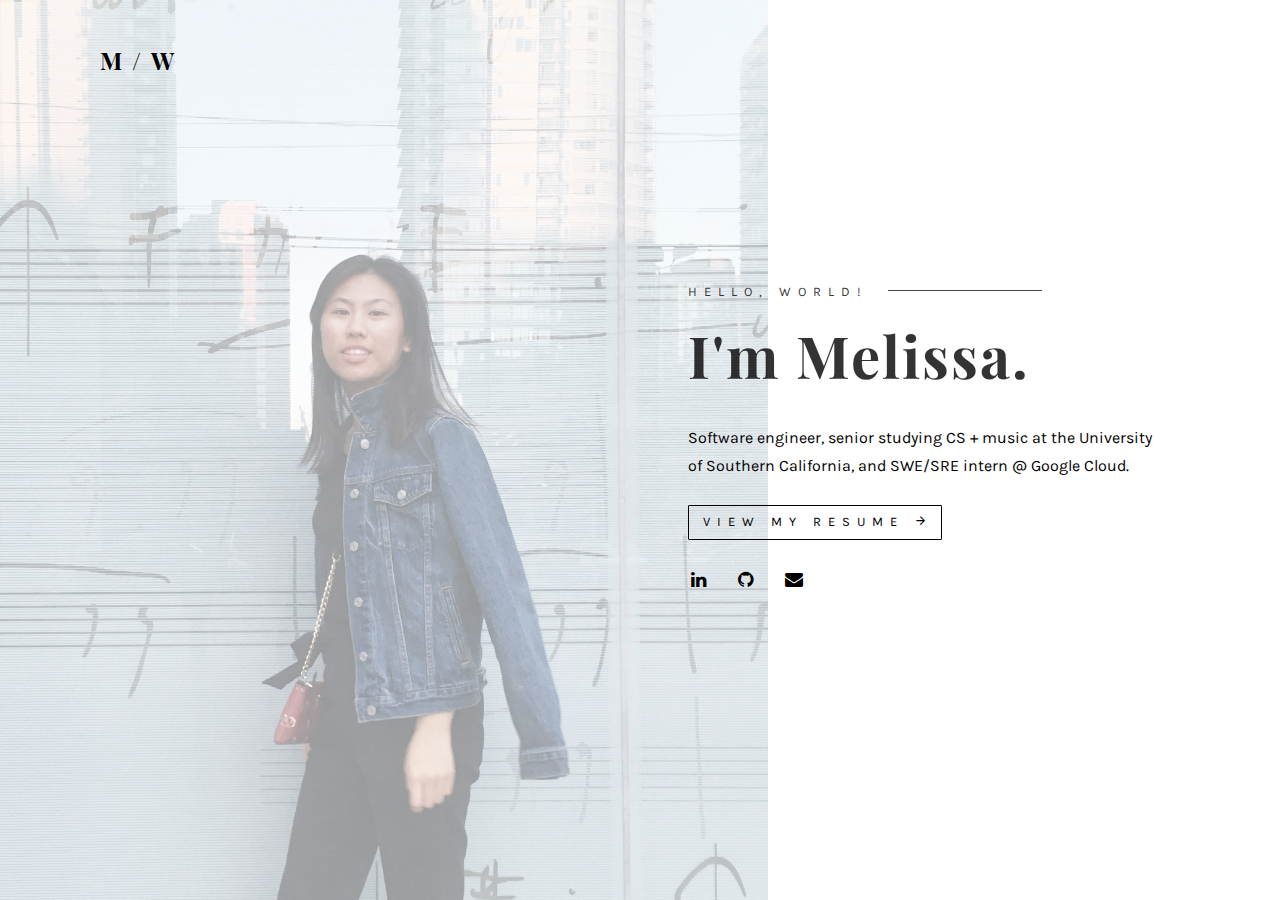
==== commit 543ee9c5: "v4" ====
--- a/index.html
+++ b/index.html
@@ -1,95 +1,82 @@
 <!DOCTYPE html>
-<html lang="en">
+<html>
 <head>
+	<meta charset="utf-8">
+	<meta content="IE=edge" http-equiv="X-UA-Compatible">
 
-<meta charset="UTF-8">
-<meta http-equiv="X-UA-Compatible" content="IE=edge">
-<meta name="viewport" content="width=device-width, initial-scale=1, maximum-scale=1, user-scalable=no">
-<title>Melissa Wen</title>
-<meta name="description" content="">
-<meta name="author" content="">
-<meta name="keywords" content="Melissa Wen software engineer">
+	<meta content="width=device-width, initial-scale=1" name="viewport">
+	<meta content="" name="description">
+	<meta content="" name="keywords">
+	<meta content="" name="author">
 
-<!-- Mobile Specific Metas -->
-<meta name="viewport" content="width=device-width, initial-scale=1">
+	<title>Melissa Wen</title>
 
-<!-- ICONS -->
-<link rel="stylesheet" href="https://maxcdn.bootstrapcdn.com/font-awesome/4.6.3/css/font-awesome.min.css">
+	<!-- Place favicon.ico and apple-touch-icon.png in the root directory -->
+	<link href="favicon.ico" rel="shortcut icon">
 
-<!-- CSS -->
-<link rel="stylesheet" href="css/normalize.css">
-<link rel="stylesheet" href="css/skeleton.css">
+	<!-- Fonts -->
+	<link href="https://fonts.googleapis.com/css?family=Karla:100,200,300,400,700" rel="stylesheet">
+	<link href="https://fonts.googleapis.com/css?family=Playfair+Display:400,400i,700" rel="stylesheet">
 
-<!-- JS -->
-<script src="js/jquery-1.11.3.min.js"></script>
-<script src="js/bootstrap.min.js"></script>
-<script src="js/ga.js"></script>
+	<!-- Icons -->
+	<link href="css/icomoon.css" rel="stylesheet">
+	<link href="https://cdnjs.cloudflare.com/ajax/libs/font-awesome/4.7.0/css/font-awesome.min.css" rel="stylesheet">
 
+	<!-- Misc -->
+	<link href="css/animate.css" rel="stylesheet">
+	<link href="css/bootstrap.css" rel="stylesheet">
 
-<!-- Favicon -->
-<!-- –––––––––––––––––––––––––––––––––––––––––––––––––– -->
-<!-- <link rel="shortcut icon" href="favicon.ico"> -->
+	<!-- Custom styling -->
+	<link href="css/style.css" rel="stylesheet">
+</head>
 
-  
+<body>
+	<header>
+		<div class="container">
+			<div class="row" >
+				<div class="navbar-header">
+					<div class="navbar-brand">
+						<a class="logo wow fadeIn" data-wow-duration=".7s" data-wow-delay="0.1s"" href="index.html" style="padding-left:30px;">M/W</a>
+					</div>
+				</div>
+			</div>
+		</div>
+	</header>
+	<div id="page">
+		<div class="js-fullheight" id="hero">
+			<div class="hero-flex js-fullheight">
+				<div class="col-three-forth">
+					<div class="hero-img js-fullheight color" data-wow-delay="0.1s" style="background-image: url(images/melissa.jpg); filter: grayscale(10%); opacity: 0.4;"></div>
+				</div>
+				<div class="col-one-forth">
+					<div class="display-t js-fullheight">
+						<div class="display-tc js-fullheight">
+							<div class="text-inner">
+								<div class="desc">
+									<span class="tag wow fadeInLeft" data-wow-duration=".5s" data-wow-delay=".2s">Hello, World!</span>
+									<h2 class="wow fadeInUp" data-wow-duration=".5s" data-wow-delay=".8s">I'm Melissa.</h2>
+									<p class="wow fadeInUp" data-wow-duration=".5s" data-wow-delay="1.1s">Software engineer, senior studying CS + music at the University of Southern California, and SWE/SRE intern @ Google Cloud.</p>
 
+									<div class="btn wow fadeInUp" data-wow-duration=".5s" data-wow-delay="1.4s"><a href="resume.html" >view my resume <i class="icon-arrow-right3"></i></a></div>
+									
+									<ul class="social-icon" style="margin-top: 20px;">
+										<li class="wow fadeInUp" data-wow-duration=".5s" data-wow-delay="1.6s"><a href="https://linkedin.com/in/melissajwen"><i aria-hidden="true" class="fa fa-linkedin"></i></a></li>
+										<li class="wow fadeInUp" data-wow-duration=".5s" data-wow-delay="1.7s"><a href="https://github.com/melissajwen"><i aria-hidden="true" class="fa fa-github"></i></a></li>
+										<li class="wow fadeInUp" data-wow-duration=".5s" data-wow-delay="1.8s"><a href="mailto:melissajwen@gmail.com"><i aria-hidden="true" class="fa fa-envelope"></i></a></li>
+									</ul>
+								</div>
+							</div>
+						</div>
+					</div>
+				</div>
+			</div>
+		</div>
+	</div>
 
-
-</head>
-<body>
-
-<div id="navbar">
-	<div class="row" style="width:125%; margin:auto" id="nav">
-		<ul>
-			<li><a href="index.html"><h6 style="color:#5f5f5f">HOME</h6></a></li>
-			<!-- <li><a href="index.html"><h6 style="color:#5f5f5f">+ PROJECTS</h6></a></li>  -->
-			<li><div class="dropdown">
-			  <button class="dropbtn"><h6>+ PROJECTS</h6></button>
-			  <div class="dropdown-content">
-			    <a href="resume.html">Link 1</a>
-			    <a href="#">Link 2</a>
-			    <a href="#">Link 3</a>
-			  </div>
-			</div></li>
-			<li><a href="index.html"><h6 style="color:#5f5f5f">CONTACT</h6></a></li> 
-			<li><a href="resume.html"><h6 style="color:#5f5f5f">RESUME</h6></a></li> 
-		</ul>
-	</div>
-</div>
-
-<!-- Primary Page Layout -->
-<div class="wrapper"> 
-  <div class="container" style="padding-top:2%">
-    <div class="row">
-      <div class="ten columns" id="about">
-        <div id="name"><a href="index.html" style="font-weight:500; letter-spacing: 1.8px; color:black;">MELISSA WEN</a></div>
-        <h3 style="font-weight:300; letter-spacing: 3.2px; ">SOFTWARE ENGINEER</h3><br>
-
-        <p>Hey there! My name is Melissa. I'm a hackathon fanatic, amateur designer, and aspiring software engineer.</p>
-
-        <p>I'm currently studying computer science at the University of Southern California in sunny Los Angeles, CA. On campus, I conduct research in a <a href="https://www.isi.edu/robots/" target="_blank">robotics lab</a>, am involved with <a href="http://kxsc.org" target="_blank">student radio</a>, and represent USC as an <a href="https://orientation.usc.edu/spring-admit-ambassadors/#/melissa-wen" target="_blank">Admissions Ambassador</a> (fight on!). </p>
-
-        <p> This summer I will be doing research at Tsinghua University in Beijing applying machine learning techniques to clean data. I'm also currently looking to join an awesome team as a software engineering intern during spring 2019. Feel free to check out my projects below, shoot me a <a href="mailto:wenm@usc.edu" target="_blank">message</a>, or view my <a href="resume.html">resume</a>!</p>        
-      </div>
-
-    </div>
-  </div>
-
-
-
-
-<footer>
-  <div class="social">
-    <a href="https://www.github.com/melissajwen" target="_blank" id="hvr-float">
-    <i class="fa fa-github" aria-hidden="true"></i></a>
-    <a href="https://www.linkedin.com/in/melissajwen" target="_blank"  id="hvr-float">
-    <i class="fa fa-linkedin" aria-hidden="true"></i></a>
-    <a href="mailto:wenm@usc.edu" id="hvr-float">
-    <i class="fa fa-envelope" aria-hidden="true"></i></a>
-    <a href="resume.html" id="hvr-float">
-    <i class="fa fa-file-text" aria-hidden="true"></i></a>
-  </div> 
-  <h6 style="font-weight:300; letter-spacing: 2px; ">© 2018 Melissa Wen</h6><br><br><br>
-</footer> 
-
+	<script src="js/jquery.min.js"></script> 
+	<script src="js/bootstrap.min.js"></script> 
+	<script src="js/main.js"></script>
+	<script src="js/wow.min.js"></script>
+	<script> new WOW().init(); </script>
 </body>
-</html>
+</html>--- a/css/icomoon.css
+++ b/css/icomoon.css
@@ -0,0 +1,3836 @@
+@font-face {
+  font-family: 'icomoon';
+  src:  url('fonts/icomoon.eot?tmere9');
+  src:  url('fonts/icomoon.eot?tmere9#iefix') format('embedded-opentype'),
+    url('fonts/icomoon.ttf?tmere9') format('truetype'),
+    url('fonts/icomoon.woff?tmere9') format('woff'),
+    url('fonts/icomoon.svg?tmere9#icomoon') format('svg');
+  font-weight: normal;
+  font-style: normal;
+}
+
+[class^="icon-"], [class*=" icon-"] {
+  /* use !important to prevent issues with browser extensions that change fonts */
+  font-family: 'icomoon' !important;
+  speak: none;
+  font-style: normal;
+  font-weight: normal;
+  font-variant: normal;
+  text-transform: none;
+  line-height: 1;
+
+  /* Better Font Rendering =========== */
+  -webkit-font-smoothing: antialiased;
+  -moz-osx-font-smoothing: grayscale;
+}
+
+.icon-activity:before {
+  content: "\e900";
+}
+.icon-airplay:before {
+  content: "\e901";
+}
+.icon-alert-circle:before {
+  content: "\e902";
+}
+.icon-alert-octagon:before {
+  content: "\e903";
+}
+.icon-alert-triangle:before {
+  content: "\e904";
+}
+.icon-align-center:before {
+  content: "\e905";
+}
+.icon-align-justify:before {
+  content: "\e906";
+}
+.icon-align-left:before {
+  content: "\e907";
+}
+.icon-align-right:before {
+  content: "\e908";
+}
+.icon-anchor:before {
+  content: "\e909";
+}
+.icon-aperture:before {
+  content: "\e90a";
+}
+.icon-arrow-down3:before {
+  content: "\e90b";
+}
+.icon-arrow-down-circle:before {
+  content: "\e90c";
+}
+.icon-arrow-down-left3:before {
+  content: "\e90d";
+}
+.icon-arrow-down-right3:before {
+  content: "\e90e";
+}
+.icon-arrow-left3:before {
+  content: "\e90f";
+}
+.icon-arrow-left-circle:before {
+  content: "\e910";
+}
+.icon-arrow-right3:before {
+  content: "\e911";
+}
+.icon-arrow-right-circle:before {
+  content: "\e912";
+}
+.icon-arrow-up3:before {
+  content: "\e913";
+}
+.icon-arrow-up-circle:before {
+  content: "\e914";
+}
+.icon-arrow-up-left3:before {
+  content: "\e915";
+}
+.icon-arrow-up-right3:before {
+  content: "\e916";
+}
+.icon-at-sign:before {
+  content: "\e917";
+}
+.icon-award:before {
+  content: "\e918";
+}
+.icon-bar-chart:before {
+  content: "\e919";
+}
+.icon-bar-chart-2:before {
+  content: "\e91a";
+}
+.icon-battery:before {
+  content: "\e91b";
+}
+.icon-battery-charging:before {
+  content: "\e91c";
+}
+.icon-bell2:before {
+  content: "\e91d";
+}
+.icon-bell-off:before {
+  content: "\e91e";
+}
+.icon-bluetooth:before {
+  content: "\e91f";
+}
+.icon-bold2:before {
+  content: "\e920";
+}
+.icon-book2:before {
+  content: "\e921";
+}
+.icon-book-open:before {
+  content: "\e922";
+}
+.icon-bookmark2:before {
+  content: "\e923";
+}
+.icon-box:before {
+  content: "\e924";
+}
+.icon-briefcase2:before {
+  content: "\e925";
+}
+.icon-calendar2:before {
+  content: "\e926";
+}
+.icon-camera2:before {
+  content: "\e927";
+}
+.icon-camera-off:before {
+  content: "\e928";
+}
+.icon-cast:before {
+  content: "\e929";
+}
+.icon-check:before {
+  content: "\e92a";
+}
+.icon-check-circle:before {
+  content: "\e92b";
+}
+.icon-check-square:before {
+  content: "\e92c";
+}
+.icon-chevron-down:before {
+  content: "\e92d";
+}
+.icon-chevron-left:before {
+  content: "\e92e";
+}
+.icon-chevron-right:before {
+  content: "\e92f";
+}
+.icon-chevron-up:before {
+  content: "\e930";
+}
+.icon-chevrons-down:before {
+  content: "\e931";
+}
+.icon-chevrons-left:before {
+  content: "\e932";
+}
+.icon-chevrons-right:before {
+  content: "\e933";
+}
+.icon-chevrons-up:before {
+  content: "\e934";
+}
+.icon-chrome2:before {
+  content: "\e935";
+}
+.icon-circle:before {
+  content: "\e936";
+}
+.icon-clipboard2:before {
+  content: "\e937";
+}
+.icon-clock3:before {
+  content: "\e938";
+}
+.icon-cloud2:before {
+  content: "\e939";
+}
+.icon-cloud-drizzle:before {
+  content: "\e93a";
+}
+.icon-cloud-lightning:before {
+  content: "\e93b";
+}
+.icon-cloud-off:before {
+  content: "\e93c";
+}
+.icon-cloud-rain:before {
+  content: "\e93d";
+}
+.icon-cloud-snow:before {
+  content: "\e93e";
+}
+.icon-code:before {
+  content: "\e93f";
+}
+.icon-codepen2:before {
+  content: "\e940";
+}
+.icon-command2:before {
+  content: "\e941";
+}
+.icon-compass3:before {
+  content: "\e942";
+}
+.icon-copy2:before {
+  content: "\e943";
+}
+.icon-corner-down-left:before {
+  content: "\e944";
+}
+.icon-corner-down-right:before {
+  content: "\e945";
+}
+.icon-corner-left-down:before {
+  content: "\e946";
+}
+.icon-corner-left-up:before {
+  content: "\e947";
+}
+.icon-corner-right-down:before {
+  content: "\e948";
+}
+.icon-corner-right-up:before {
+  content: "\e949";
+}
+.icon-corner-up-left:before {
+  content: "\e94a";
+}
+.icon-corner-up-right:before {
+  content: "\e94b";
+}
+.icon-cpu:before {
+  content: "\e94c";
+}
+.icon-credit-card2:before {
+  content: "\e94d";
+}
+.icon-crop2:before {
+  content: "\e94e";
+}
+.icon-crosshair:before {
+  content: "\e94f";
+}
+.icon-database2:before {
+  content: "\e950";
+}
+.icon-delete:before {
+  content: "\e951";
+}
+.icon-disc:before {
+  content: "\e952";
+}
+.icon-dollar-sign:before {
+  content: "\e953";
+}
+.icon-download4:before {
+  content: "\e954";
+}
+.icon-download-cloud:before {
+  content: "\e955";
+}
+.icon-droplet2:before {
+  content: "\e956";
+}
+.icon-edit:before {
+  content: "\e957";
+}
+.icon-edit-2:before {
+  content: "\e958";
+}
+.icon-edit-3:before {
+  content: "\e959";
+}
+.icon-external-link:before {
+  content: "\e95a";
+}
+.icon-eye2:before {
+  content: "\e95b";
+}
+.icon-eye-off:before {
+  content: "\e95c";
+}
+.icon-facebook3:before {
+  content: "\e95d";
+}
+.icon-fast-forward:before {
+  content: "\e95e";
+}
+.icon-feather:before {
+  content: "\e95f";
+}
+.icon-file:before {
+  content: "\e960";
+}
+.icon-file-minus:before {
+  content: "\e961";
+}
+.icon-file-plus:before {
+  content: "\e962";
+}
+.icon-file-text3:before {
+  content: "\e963";
+}
+.icon-film2:before {
+  content: "\e964";
+}
+.icon-filter2:before {
+  content: "\e965";
+}
+.icon-flag2:before {
+  content: "\e966";
+}
+.icon-folder2:before {
+  content: "\e967";
+}
+.icon-folder-minus2:before {
+  content: "\e968";
+}
+.icon-folder-plus2:before {
+  content: "\e969";
+}
+.icon-git-branch:before {
+  content: "\e96a";
+}
+.icon-git-commit:before {
+  content: "\e96b";
+}
+.icon-git-merge:before {
+  content: "\e96c";
+}
+.icon-git-pull-request:before {
+  content: "\e96d";
+}
+.icon-github2:before {
+  content: "\e96e";
+}
+.icon-gitlab:before {
+  content: "\e96f";
+}
+.icon-globe:before {
+  content: "\e970";
+}
+.icon-grid:before {
+  content: "\e971";
+}
+.icon-hard-drive:before {
+  content: "\e972";
+}
+.icon-hash:before {
+  content: "\e973";
+}
+.icon-headphones2:before {
+  content: "\e974";
+}
+.icon-heart2:before {
+  content: "\e975";
+}
+.icon-help-circle:before {
+  content: "\e976";
+}
+.icon-home4:before {
+  content: "\e977";
+}
+.icon-image2:before {
+  content: "\e978";
+}
+.icon-inbox:before {
+  content: "\e979";
+}
+.icon-info2:before {
+  content: "\e97a";
+}
+.icon-instagram2:before {
+  content: "\e97b";
+}
+.icon-italic2:before {
+  content: "\e97c";
+}
+.icon-layers:before {
+  content: "\e97d";
+}
+.icon-layout:before {
+  content: "\e97e";
+}
+.icon-life-buoy:before {
+  content: "\e97f";
+}
+.icon-link2:before {
+  content: "\e980";
+}
+.icon-link-2:before {
+  content: "\e981";
+}
+.icon-linkedin3:before {
+  content: "\e982";
+}
+.icon-list3:before {
+  content: "\e983";
+}
+.icon-loader:before {
+  content: "\e984";
+}
+.icon-lock2:before {
+  content: "\e985";
+}
+.icon-log-in:before {
+  content: "\e986";
+}
+.icon-log-out:before {
+  content: "\e987";
+}
+.icon-mail5:before {
+  content: "\e988";
+}
+.icon-map3:before {
+  content: "\e989";
+}
+.icon-map-pin:before {
+  content: "\e98a";
+}
+.icon-maximize:before {
+  content: "\e98b";
+}
+.icon-maximize-2:before {
+  content: "\e98c";
+}
+.icon-menu5:before {
+  content: "\e98d";
+}
+.icon-message-circle:before {
+  content: "\e98e";
+}
+.icon-message-square:before {
+  content: "\e98f";
+}
+.icon-mic2:before {
+  content: "\e990";
+}
+.icon-mic-off:before {
+  content: "\e991";
+}
+.icon-minimize:before {
+  content: "\e992";
+}
+.icon-minimize-2:before {
+  content: "\e993";
+}
+.icon-minus2:before {
+  content: "\e994";
+}
+.icon-minus-circle:before {
+  content: "\e995";
+}
+.icon-minus-square:before {
+  content: "\e996";
+}
+.icon-monitor:before {
+  content: "\e997";
+}
+.icon-moon:before {
+  content: "\e998";
+}
+.icon-more-horizontal:before {
+  content: "\e999";
+}
+.icon-more-vertical:before {
+  content: "\e99a";
+}
+.icon-move:before {
+  content: "\e99b";
+}
+.icon-music2:before {
+  content: "\e99c";
+}
+.icon-navigation:before {
+  content: "\e99d";
+}
+.icon-navigation-2:before {
+  content: "\e99e";
+}
+.icon-octagon:before {
+  content: "\e99f";
+}
+.icon-package:before {
+  content: "\e9a0";
+}
+.icon-paperclip:before {
+  content: "\e9a1";
+}
+.icon-pause3:before {
+  content: "\e9a2";
+}
+.icon-pause-circle:before {
+  content: "\e9a3";
+}
+.icon-percent:before {
+  content: "\e9a4";
+}
+.icon-phone2:before {
+  content: "\e9a5";
+}
+.icon-phone-call:before {
+  content: "\e9a6";
+}
+.icon-phone-forwarded:before {
+  content: "\e9a7";
+}
+.icon-phone-incoming:before {
+  content: "\e9a8";
+}
+.icon-phone-missed:before {
+  content: "\e9a9";
+}
+.icon-phone-off:before {
+  content: "\e9aa";
+}
+.icon-phone-outgoing:before {
+  content: "\e9ab";
+}
+.icon-pie-chart2:before {
+  content: "\e9ac";
+}
+.icon-play4:before {
+  content: "\e9ad";
+}
+.icon-play-circle:before {
+  content: "\e9ae";
+}
+.icon-plus2:before {
+  content: "\e9af";
+}
+.icon-plus-circle:before {
+  content: "\e9b0";
+}
+.icon-plus-square:before {
+  content: "\e9b1";
+}
+.icon-pocket:before {
+  content: "\e9b2";
+}
+.icon-power2:before {
+  content: "\e9b3";
+}
+.icon-printer2:before {
+  content: "\e9b4";
+}
+.icon-radio:before {
+  content: "\e9b5";
+}
+.icon-refresh-ccw:before {
+  content: "\e9b6";
+}
+.icon-refresh-cw:before {
+  content: "\e9b7";
+}
+.icon-repeat:before {
+  content: "\e9b8";
+}
+.icon-rewind:before {
+  content: "\e9b9";
+}
+.icon-rotate-ccw:before {
+  content: "\e9ba";
+}
+.icon-rotate-cw:before {
+  content: "\e9bb";
+}
+.icon-rss3:before {
+  content: "\e9bc";
+}
+.icon-save:before {
+  content: "\e9bd";
+}
+.icon-scissors2:before {
+  content: "\e9be";
+}
+.icon-search2:before {
+  content: "\e9bf";
+}
+.icon-send:before {
+  content: "\e9c0";
+}
+.icon-server:before {
+  content: "\e9c1";
+}
+.icon-settings:before {
+  content: "\e9c2";
+}
+.icon-share3:before {
+  content: "\e9c3";
+}
+.icon-share-2:before {
+  content: "\e9c4";
+}
+.icon-shield2:before {
+  content: "\e9c5";
+}
+.icon-shield-off:before {
+  content: "\e9c6";
+}
+.icon-shopping-bag:before {
+  content: "\e9c7";
+}
+.icon-shopping-cart:before {
+  content: "\e9c8";
+}
+.icon-shuffle2:before {
+  content: "\e9c9";
+}
+.icon-sidebar:before {
+  content: "\e9ca";
+}
+.icon-skip-back:before {
+  content: "\e9cb";
+}
+.icon-skip-forward:before {
+  content: "\e9cc";
+}
+.icon-slack:before {
+  content: "\e9cd";
+}
+.icon-slash:before {
+  content: "\e9ce";
+}
+.icon-sliders:before {
+  content: "\e9cf";
+}
+.icon-smartphone:before {
+  content: "\e9d0";
+}
+.icon-speaker:before {
+  content: "\e9d1";
+}
+.icon-square:before {
+  content: "\e9d2";
+}
+.icon-star:before {
+  content: "\e9d3";
+}
+.icon-stop-circle:before {
+  content: "\e9d4";
+}
+.icon-sun2:before {
+  content: "\e9d5";
+}
+.icon-sunrise:before {
+  content: "\e9d6";
+}
+.icon-sunset:before {
+  content: "\e9d7";
+}
+.icon-tablet2:before {
+  content: "\e9d8";
+}
+.icon-tag:before {
+  content: "\e9d9";
+}
+.icon-target2:before {
+  content: "\e9da";
+}
+.icon-terminal2:before {
+  content: "\e9db";
+}
+.icon-thermometer:before {
+  content: "\e9dc";
+}
+.icon-thumbs-down:before {
+  content: "\e9dd";
+}
+.icon-thumbs-up:before {
+  content: "\e9de";
+}
+.icon-toggle-left:before {
+  content: "\e9df";
+}
+.icon-toggle-right:before {
+  content: "\e9e0";
+}
+.icon-trash:before {
+  content: "\e9e1";
+}
+.icon-trash-2:before {
+  content: "\e9e2";
+}
+.icon-trending-down:before {
+  content: "\e9e3";
+}
+.icon-trending-up:before {
+  content: "\e9e4";
+}
+.icon-triangle:before {
+  content: "\e9e5";
+}
+.icon-truck2:before {
+  content: "\e9e6";
+}
+.icon-tv2:before {
+  content: "\e9e7";
+}
+.icon-twitter2:before {
+  content: "\e9e8";
+}
+.icon-type:before {
+  content: "\e9e9";
+}
+.icon-umbrella:before {
+  content: "\e9ea";
+}
+.icon-underline2:before {
+  content: "\e9eb";
+}
+.icon-unlock:before {
+  content: "\e9ec";
+}
+.icon-upload4:before {
+  content: "\e9ed";
+}
+.icon-upload-cloud:before {
+  content: "\e9ee";
+}
+.icon-user2:before {
+  content: "\e9ef";
+}
+.icon-user-check2:before {
+  content: "\e9f0";
+}
+.icon-user-minus2:before {
+  content: "\e9f1";
+}
+.icon-user-plus2:before {
+  content: "\e9f2";
+}
+.icon-user-x:before {
+  content: "\e9f3";
+}
+.icon-users2:before {
+  content: "\e9f4";
+}
+.icon-video:before {
+  content: "\e9f5";
+}
+.icon-video-off:before {
+  content: "\e9f6";
+}
+.icon-voicemail:before {
+  content: "\e9f7";
+}
+.icon-volume:before {
+  content: "\e9f8";
+}
+.icon-volume-1:before {
+  content: "\e9f9";
+}
+.icon-volume-2:before {
+  content: "\e9fa";
+}
+.icon-volume-x:before {
+  content: "\e9fb";
+}
+.icon-watch:before {
+  content: "\e9fc";
+}
+.icon-wifi:before {
+  content: "\e9fd";
+}
+.icon-wifi-off:before {
+  content: "\e9fe";
+}
+.icon-wind:before {
+  content: "\e9ff";
+}
+.icon-x:before {
+  content: "\ea00";
+}
+.icon-x-circle:before {
+  content: "\ea01";
+}
+.icon-x-square:before {
+  content: "\ea02";
+}
+.icon-zap:before {
+  content: "\ea03";
+}
+.icon-zap-off:before {
+  content: "\ea04";
+}
+.icon-zoom-in2:before {
+  content: "\ea05";
+}
+.icon-zoom-out2:before {
+  content: "\ea06";
+}
+.icon-times:before {
+  content: "\ea07";
+}
+.icon-tick:before {
+  content: "\ea08";
+}
+.icon-plus3:before {
+  content: "\ea09";
+}
+.icon-minus3:before {
+  content: "\ea0a";
+}
+.icon-equals:before {
+  content: "\ea0b";
+}
+.icon-divide:before {
+  content: "\ea0c";
+}
+.icon-chevron-right2:before {
+  content: "\ea0d";
+}
+.icon-chevron-left2:before {
+  content: "\ea0e";
+}
+.icon-arrow-right-thick:before {
+  content: "\ea0f";
+}
+.icon-arrow-left-thick:before {
+  content: "\ea10";
+}
+.icon-th-small:before {
+  content: "\ea11";
+}
+.icon-th-menu:before {
+  content: "\ea12";
+}
+.icon-th-list:before {
+  content: "\ea13";
+}
+.icon-th-large:before {
+  content: "\ea14";
+}
+.icon-home5:before {
+  content: "\ea15";
+}
+.icon-arrow-forward:before {
+  content: "\ea16";
+}
+.icon-arrow-back:before {
+  content: "\ea17";
+}
+.icon-rss4:before {
+  content: "\ea18";
+}
+.icon-location3:before {
+  content: "\ea19";
+}
+.icon-link3:before {
+  content: "\ea1a";
+}
+.icon-image3:before {
+  content: "\ea1b";
+}
+.icon-arrow-up-thick:before {
+  content: "\ea1c";
+}
+.icon-arrow-down-thick:before {
+  content: "\ea1d";
+}
+.icon-starburst:before {
+  content: "\ea1e";
+}
+.icon-starburst-outline:before {
+  content: "\ea1f";
+}
+.icon-star2:before {
+  content: "\ea20";
+}
+.icon-flow-children:before {
+  content: "\ea21";
+}
+.icon-export:before {
+  content: "\ea22";
+}
+.icon-delete2:before {
+  content: "\ea23";
+}
+.icon-delete-outline:before {
+  content: "\ea24";
+}
+.icon-cloud-storage:before {
+  content: "\ea25";
+}
+.icon-wi-fi:before {
+  content: "\ea26";
+}
+.icon-heart3:before {
+  content: "\ea27";
+}
+.icon-flash:before {
+  content: "\ea28";
+}
+.icon-cancel:before {
+  content: "\ea29";
+}
+.icon-backspace:before {
+  content: "\ea2a";
+}
+.icon-attachment2:before {
+  content: "\ea2b";
+}
+.icon-arrow-move:before {
+  content: "\ea2c";
+}
+.icon-warning2:before {
+  content: "\ea2d";
+}
+.icon-user3:before {
+  content: "\ea2e";
+}
+.icon-radar:before {
+  content: "\ea2f";
+}
+.icon-lock-open:before {
+  content: "\ea30";
+}
+.icon-lock-closed:before {
+  content: "\ea31";
+}
+.icon-location-arrow:before {
+  content: "\ea32";
+}
+.icon-info3:before {
+  content: "\ea33";
+}
+.icon-user-delete:before {
+  content: "\ea34";
+}
+.icon-user-add:before {
+  content: "\ea35";
+}
+.icon-media-pause:before {
+  content: "\ea36";
+}
+.icon-group:before {
+  content: "\ea37";
+}
+.icon-chart-pie:before {
+  content: "\ea38";
+}
+.icon-chart-line:before {
+  content: "\ea39";
+}
+.icon-chart-bar:before {
+  content: "\ea3a";
+}
+.icon-chart-area:before {
+  content: "\ea3b";
+}
+.icon-video2:before {
+  content: "\ea3c";
+}
+.icon-point-of-interest:before {
+  content: "\ea3d";
+}
+.icon-infinity:before {
+  content: "\ea3e";
+}
+.icon-globe2:before {
+  content: "\ea3f";
+}
+.icon-eye3:before {
+  content: "\ea40";
+}
+.icon-cog2:before {
+  content: "\ea41";
+}
+.icon-camera3:before {
+  content: "\ea42";
+}
+.icon-upload5:before {
+  content: "\ea43";
+}
+.icon-scissors3:before {
+  content: "\ea44";
+}
+.icon-refresh:before {
+  content: "\ea45";
+}
+.icon-pin:before {
+  content: "\ea46";
+}
+.icon-key3:before {
+  content: "\ea47";
+}
+.icon-info-large:before {
+  content: "\ea48";
+}
+.icon-eject2:before {
+  content: "\ea49";
+}
+.icon-download5:before {
+  content: "\ea4a";
+}
+.icon-zoom:before {
+  content: "\ea4b";
+}
+.icon-zoom-out3:before {
+  content: "\ea4c";
+}
+.icon-zoom-in3:before {
+  content: "\ea4d";
+}
+.icon-sort-numerically:before {
+  content: "\ea4e";
+}
+.icon-sort-alphabetically:before {
+  content: "\ea4f";
+}
+.icon-input-checked:before {
+  content: "\ea50";
+}
+.icon-calender:before {
+  content: "\ea51";
+}
+.icon-world:before {
+  content: "\ea52";
+}
+.icon-notes:before {
+  content: "\ea53";
+}
+.icon-code2:before {
+  content: "\ea54";
+}
+.icon-arrow-sync:before {
+  content: "\ea55";
+}
+.icon-arrow-shuffle:before {
+  content: "\ea56";
+}
+.icon-arrow-repeat:before {
+  content: "\ea57";
+}
+.icon-arrow-minimise:before {
+  content: "\ea58";
+}
+.icon-arrow-maximise:before {
+  content: "\ea59";
+}
+.icon-arrow-loop:before {
+  content: "\ea5a";
+}
+.icon-anchor2:before {
+  content: "\ea5b";
+}
+.icon-spanner:before {
+  content: "\ea5c";
+}
+.icon-puzzle:before {
+  content: "\ea5d";
+}
+.icon-power3:before {
+  content: "\ea5e";
+}
+.icon-plane:before {
+  content: "\ea5f";
+}
+.icon-pi:before {
+  content: "\ea60";
+}
+.icon-phone3:before {
+  content: "\ea61";
+}
+.icon-microphone:before {
+  content: "\ea62";
+}
+.icon-media-rewind:before {
+  content: "\ea63";
+}
+.icon-flag3:before {
+  content: "\ea64";
+}
+.icon-adjust-brightness:before {
+  content: "\ea65";
+}
+.icon-waves:before {
+  content: "\ea66";
+}
+.icon-social-twitter:before {
+  content: "\ea67";
+}
+.icon-social-facebook:before {
+  content: "\ea68";
+}
+.icon-social-dribbble:before {
+  content: "\ea69";
+}
+.icon-media-stop:before {
+  content: "\ea6a";
+}
+.icon-media-record:before {
+  content: "\ea6b";
+}
+.icon-media-play:before {
+  content: "\ea6c";
+}
+.icon-media-fast-forward:before {
+  content: "\ea6d";
+}
+.icon-media-eject:before {
+  content: "\ea6e";
+}
+.icon-social-vimeo:before {
+  content: "\ea6f";
+}
+.icon-social-tumbler:before {
+  content: "\ea70";
+}
+.icon-social-skype:before {
+  content: "\ea71";
+}
+.icon-social-pinterest:before {
+  content: "\ea72";
+}
+.icon-social-linkedin:before {
+  content: "\ea73";
+}
+.icon-social-last-fm:before {
+  content: "\ea74";
+}
+.icon-social-github:before {
+  content: "\ea75";
+}
+.icon-social-flickr:before {
+  content: "\ea76";
+}
+.icon-at:before {
+  content: "\ea77";
+}
+.icon-times-outline:before {
+  content: "\ea78";
+}
+.icon-plus-outline:before {
+  content: "\ea79";
+}
+.icon-minus-outline:before {
+  content: "\ea7a";
+}
+.icon-tick-outline:before {
+  content: "\ea7b";
+}
+.icon-th-large-outline:before {
+  content: "\ea7c";
+}
+.icon-equals-outline:before {
+  content: "\ea7d";
+}
+.icon-divide-outline:before {
+  content: "\ea7e";
+}
+.icon-chevron-right-outline:before {
+  content: "\ea7f";
+}
+.icon-chevron-left-outline:before {
+  content: "\ea80";
+}
+.icon-arrow-right-outline:before {
+  content: "\ea81";
+}
+.icon-arrow-left-outline:before {
+  content: "\ea82";
+}
+.icon-th-small-outline:before {
+  content: "\ea83";
+}
+.icon-th-menu-outline:before {
+  content: "\ea84";
+}
+.icon-th-list-outline:before {
+  content: "\ea85";
+}
+.icon-news:before {
+  content: "\ea86";
+}
+.icon-home-outline:before {
+  content: "\ea87";
+}
+.icon-arrow-up-outline:before {
+  content: "\ea88";
+}
+.icon-arrow-forward-outline:before {
+  content: "\ea89";
+}
+.icon-arrow-down-outline:before {
+  content: "\ea8a";
+}
+.icon-arrow-back-outline:before {
+  content: "\ea8b";
+}
+.icon-trash2:before {
+  content: "\ea8c";
+}
+.icon-rss-outline:before {
+  content: "\ea8d";
+}
+.icon-message:before {
+  content: "\ea8e";
+}
+.icon-location-outline:before {
+  content: "\ea8f";
+}
+.icon-link-outline:before {
+  content: "\ea90";
+}
+.icon-image-outline:before {
+  content: "\ea91";
+}
+.icon-export-outline:before {
+  content: "\ea92";
+}
+.icon-cross2:before {
+  content: "\ea93";
+}
+.icon-wi-fi-outline:before {
+  content: "\ea94";
+}
+.icon-star-outline:before {
+  content: "\ea95";
+}
+.icon-media-pause-outline:before {
+  content: "\ea96";
+}
+.icon-mail6:before {
+  content: "\ea97";
+}
+.icon-heart-outline:before {
+  content: "\ea98";
+}
+.icon-flash-outline:before {
+  content: "\ea99";
+}
+.icon-cancel-outline:before {
+  content: "\ea9a";
+}
+.icon-beaker:before {
+  content: "\ea9b";
+}
+.icon-arrow-move-outline:before {
+  content: "\ea9c";
+}
+.icon-watch2:before {
+  content: "\ea9d";
+}
+.icon-warning-outline:before {
+  content: "\ea9e";
+}
+.icon-time:before {
+  content: "\ea9f";
+}
+.icon-radar-outline:before {
+  content: "\eaa0";
+}
+.icon-lock-open-outline:before {
+  content: "\eaa1";
+}
+.icon-location-arrow-outline:before {
+  content: "\eaa2";
+}
+.icon-info-outline:before {
+  content: "\eaa3";
+}
+.icon-backspace-outline:before {
+  content: "\eaa4";
+}
+.icon-attachment-outline:before {
+  content: "\eaa5";
+}
+.icon-user-outline:before {
+  content: "\eaa6";
+}
+.icon-user-delete-outline:before {
+  content: "\eaa7";
+}
+.icon-user-add-outline:before {
+  content: "\eaa8";
+}
+.icon-lock-closed-outline:before {
+  content: "\eaa9";
+}
+.icon-group-outline:before {
+  content: "\eaaa";
+}
+.icon-chart-pie-outline:before {
+  content: "\eaab";
+}
+.icon-chart-line-outline:before {
+  content: "\eaac";
+}
+.icon-chart-bar-outline:before {
+  content: "\eaad";
+}
+.icon-chart-area-outline:before {
+  content: "\eaae";
+}
+.icon-video-outline:before {
+  content: "\eaaf";
+}
+.icon-point-of-interest-outline:before {
+  content: "\eab0";
+}
+.icon-map4:before {
+  content: "\eab1";
+}
+.icon-key-outline:before {
+  content: "\eab2";
+}
+.icon-infinity-outline:before {
+  content: "\eab3";
+}
+.icon-globe-outline:before {
+  content: "\eab4";
+}
+.icon-eye-outline:before {
+  content: "\eab5";
+}
+.icon-cog-outline:before {
+  content: "\eab6";
+}
+.icon-camera-outline:before {
+  content: "\eab7";
+}
+.icon-upload-outline:before {
+  content: "\eab8";
+}
+.icon-support:before {
+  content: "\eab9";
+}
+.icon-scissors-outline:before {
+  content: "\eaba";
+}
+.icon-refresh-outline:before {
+  content: "\eabb";
+}
+.icon-info-large-outline:before {
+  content: "\eabc";
+}
+.icon-eject-outline:before {
+  content: "\eabd";
+}
+.icon-download-outline:before {
+  content: "\eabe";
+}
+.icon-battery-mid:before {
+  content: "\eabf";
+}
+.icon-battery-low:before {
+  content: "\eac0";
+}
+.icon-battery-high:before {
+  content: "\eac1";
+}
+.icon-zoom-outline:before {
+  content: "\eac2";
+}
+.icon-zoom-out-outline:before {
+  content: "\eac3";
+}
+.icon-zoom-in-outline:before {
+  content: "\eac4";
+}
+.icon-tag2:before {
+  content: "\eac5";
+}
+.icon-tabs-outline:before {
+  content: "\eac6";
+}
+.icon-pin-outline:before {
+  content: "\eac7";
+}
+.icon-message-typing:before {
+  content: "\eac8";
+}
+.icon-directions:before {
+  content: "\eac9";
+}
+.icon-battery-full:before {
+  content: "\eaca";
+}
+.icon-battery-charge:before {
+  content: "\eacb";
+}
+.icon-pipette:before {
+  content: "\eacc";
+}
+.icon-pencil3:before {
+  content: "\eacd";
+}
+.icon-folder3:before {
+  content: "\eace";
+}
+.icon-folder-delete:before {
+  content: "\eacf";
+}
+.icon-folder-add:before {
+  content: "\ead0";
+}
+.icon-edit2:before {
+  content: "\ead1";
+}
+.icon-document:before {
+  content: "\ead2";
+}
+.icon-document-delete:before {
+  content: "\ead3";
+}
+.icon-document-add:before {
+  content: "\ead4";
+}
+.icon-brush:before {
+  content: "\ead5";
+}
+.icon-thumbs-up2:before {
+  content: "\ead6";
+}
+.icon-thumbs-down2:before {
+  content: "\ead7";
+}
+.icon-pen2:before {
+  content: "\ead8";
+}
+.icon-sort-numerically-outline:before {
+  content: "\ead9";
+}
+.icon-sort-alphabetically-outline:before {
+  content: "\eada";
+}
+.icon-social-last-fm-circular:before {
+  content: "\eadb";
+}
+.icon-social-github-circular:before {
+  content: "\eadc";
+}
+.icon-compass4:before {
+  content: "\eadd";
+}
+.icon-bookmark3:before {
+  content: "\eade";
+}
+.icon-input-checked-outline:before {
+  content: "\eadf";
+}
+.icon-code-outline:before {
+  content: "\eae0";
+}
+.icon-calender-outline:before {
+  content: "\eae1";
+}
+.icon-business-card:before {
+  content: "\eae2";
+}
+.icon-arrow-up4:before {
+  content: "\eae3";
+}
+.icon-arrow-sync-outline:before {
+  content: "\eae4";
+}
+.icon-arrow-right4:before {
+  content: "\eae5";
+}
+.icon-arrow-repeat-outline:before {
+  content: "\eae6";
+}
+.icon-arrow-loop-outline:before {
+  content: "\eae7";
+}
+.icon-arrow-left4:before {
+  content: "\eae8";
+}
+.icon-flow-switch:before {
+  content: "\eae9";
+}
+.icon-flow-parallel:before {
+  content: "\eaea";
+}
+.icon-flow-merge:before {
+  content: "\eaeb";
+}
+.icon-document-text:before {
+  content: "\eaec";
+}
+.icon-clipboard3:before {
+  content: "\eaed";
+}
+.icon-calculator2:before {
+  content: "\eaee";
+}
+.icon-arrow-minimise-outline:before {
+  content: "\eaef";
+}
+.icon-arrow-maximise-outline:before {
+  content: "\eaf0";
+}
+.icon-arrow-down4:before {
+  content: "\eaf1";
+}
+.icon-gift2:before {
+  content: "\eaf2";
+}
+.icon-film3:before {
+  content: "\eaf3";
+}
+.icon-database3:before {
+  content: "\eaf4";
+}
+.icon-bell3:before {
+  content: "\eaf5";
+}
+.icon-anchor-outline:before {
+  content: "\eaf6";
+}
+.icon-adjust-contrast:before {
+  content: "\eaf7";
+}
+.icon-world-outline:before {
+  content: "\eaf8";
+}
+.icon-shopping-bag2:before {
+  content: "\eaf9";
+}
+.icon-power-outline:before {
+  content: "\eafa";
+}
+.icon-notes-outline:before {
+  content: "\eafb";
+}
+.icon-device-tablet:before {
+  content: "\eafc";
+}
+.icon-device-phone:before {
+  content: "\eafd";
+}
+.icon-device-laptop:before {
+  content: "\eafe";
+}
+.icon-device-desktop:before {
+  content: "\eaff";
+}
+.icon-briefcase3:before {
+  content: "\eb00";
+}
+.icon-stopwatch2:before {
+  content: "\eb01";
+}
+.icon-spanner-outline:before {
+  content: "\eb02";
+}
+.icon-puzzle-outline:before {
+  content: "\eb03";
+}
+.icon-printer3:before {
+  content: "\eb04";
+}
+.icon-pi-outline:before {
+  content: "\eb05";
+}
+.icon-lightbulb:before {
+  content: "\eb06";
+}
+.icon-flag-outline:before {
+  content: "\eb07";
+}
+.icon-contacts:before {
+  content: "\eb08";
+}
+.icon-archive:before {
+  content: "\eb09";
+}
+.icon-weather-stormy:before {
+  content: "\eb0a";
+}
+.icon-weather-shower:before {
+  content: "\eb0b";
+}
+.icon-weather-partly-sunny:before {
+  content: "\eb0c";
+}
+.icon-weather-downpour:before {
+  content: "\eb0d";
+}
+.icon-weather-cloudy:before {
+  content: "\eb0e";
+}
+.icon-plane-outline:before {
+  content: "\eb0f";
+}
+.icon-phone-outline:before {
+  content: "\eb10";
+}
+.icon-microphone-outline:before {
+  content: "\eb11";
+}
+.icon-weather-windy:before {
+  content: "\eb12";
+}
+.icon-weather-windy-cloudy:before {
+  content: "\eb13";
+}
+.icon-weather-sunny:before {
+  content: "\eb14";
+}
+.icon-weather-snow:before {
+  content: "\eb15";
+}
+.icon-weather-night:before {
+  content: "\eb16";
+}
+.icon-media-stop-outline:before {
+  content: "\eb17";
+}
+.icon-media-rewind-outline:before {
+  content: "\eb18";
+}
+.icon-media-record-outline:before {
+  content: "\eb19";
+}
+.icon-media-play-outline:before {
+  content: "\eb1a";
+}
+.icon-media-fast-forward-outline:before {
+  content: "\eb1b";
+}
+.icon-media-eject-outline:before {
+  content: "\eb1c";
+}
+.icon-wine:before {
+  content: "\eb1d";
+}
+.icon-waves-outline:before {
+  content: "\eb1e";
+}
+.icon-ticket2:before {
+  content: "\eb1f";
+}
+.icon-tags:before {
+  content: "\eb20";
+}
+.icon-plug:before {
+  content: "\eb21";
+}
+.icon-headphones3:before {
+  content: "\eb22";
+}
+.icon-credit-card3:before {
+  content: "\eb23";
+}
+.icon-coffee:before {
+  content: "\eb24";
+}
+.icon-book3:before {
+  content: "\eb25";
+}
+.icon-beer:before {
+  content: "\eb26";
+}
+.icon-volume2:before {
+  content: "\eb27";
+}
+.icon-volume-up:before {
+  content: "\eb28";
+}
+.icon-volume-mute3:before {
+  content: "\eb29";
+}
+.icon-volume-down:before {
+  content: "\eb2a";
+}
+.icon-social-vimeo-circular:before {
+  content: "\eb2b";
+}
+.icon-social-twitter-circular:before {
+  content: "\eb2c";
+}
+.icon-social-pinterest-circular:before {
+  content: "\eb2d";
+}
+.icon-social-linkedin-circular:before {
+  content: "\eb2e";
+}
+.icon-social-facebook-circular:before {
+  content: "\eb2f";
+}
+.icon-social-dribbble-circular:before {
+  content: "\eb30";
+}
+.icon-tree2:before {
+  content: "\eb31";
+}
+.icon-thermometer2:before {
+  content: "\eb32";
+}
+.icon-social-tumbler-circular:before {
+  content: "\eb33";
+}
+.icon-social-skype-outline:before {
+  content: "\eb34";
+}
+.icon-social-flickr-circular:before {
+  content: "\eb35";
+}
+.icon-social-at-circular:before {
+  content: "\eb36";
+}
+.icon-shopping-cart2:before {
+  content: "\eb37";
+}
+.icon-messages:before {
+  content: "\eb38";
+}
+.icon-leaf2:before {
+  content: "\eb39";
+}
+.icon-feather2:before {
+  content: "\eb3a";
+}
+.icon-box2:before {
+  content: "\eb3b";
+}
+.icon-write:before {
+  content: "\eb3c";
+}
+.icon-clock4:before {
+  content: "\eb3d";
+}
+.icon-reply2:before {
+  content: "\eb3e";
+}
+.icon-reply-all:before {
+  content: "\eb3f";
+}
+.icon-forward4:before {
+  content: "\eb40";
+}
+.icon-flag4:before {
+  content: "\eb41";
+}
+.icon-search3:before {
+  content: "\eb42";
+}
+.icon-trash3:before {
+  content: "\eb43";
+}
+.icon-envelope:before {
+  content: "\eb44";
+}
+.icon-bubble3:before {
+  content: "\eb45";
+}
+.icon-bubbles5:before {
+  content: "\eb46";
+}
+.icon-user4:before {
+  content: "\eb47";
+}
+.icon-users3:before {
+  content: "\eb48";
+}
+.icon-cloud3:before {
+  content: "\eb49";
+}
+.icon-download6:before {
+  content: "\eb4a";
+}
+.icon-upload6:before {
+  content: "\eb4b";
+}
+.icon-rain:before {
+  content: "\eb4c";
+}
+.icon-sun3:before {
+  content: "\eb4d";
+}
+.icon-moon2:before {
+  content: "\eb4e";
+}
+.icon-bell4:before {
+  content: "\eb4f";
+}
+.icon-folder4:before {
+  content: "\eb50";
+}
+.icon-pin2:before {
+  content: "\eb51";
+}
+.icon-sound:before {
+  content: "\eb52";
+}
+.icon-microphone2:before {
+  content: "\eb53";
+}
+.icon-camera4:before {
+  content: "\eb54";
+}
+.icon-image4:before {
+  content: "\eb55";
+}
+.icon-cog3:before {
+  content: "\eb56";
+}
+.icon-calendar3:before {
+  content: "\eb57";
+}
+.icon-book4:before {
+  content: "\eb58";
+}
+.icon-map-marker:before {
+  content: "\eb59";
+}
+.icon-store:before {
+  content: "\eb5a";
+}
+.icon-support2:before {
+  content: "\eb5b";
+}
+.icon-tag3:before {
+  content: "\eb5c";
+}
+.icon-heart4:before {
+  content: "\eb5d";
+}
+.icon-video-camera2:before {
+  content: "\eb5e";
+}
+.icon-trophy2:before {
+  content: "\eb5f";
+}
+.icon-cart2:before {
+  content: "\eb60";
+}
+.icon-eye4:before {
+  content: "\eb61";
+}
+.icon-cancel2:before {
+  content: "\eb62";
+}
+.icon-chart:before {
+  content: "\eb63";
+}
+.icon-target3:before {
+  content: "\eb64";
+}
+.icon-printer4:before {
+  content: "\eb65";
+}
+.icon-location4:before {
+  content: "\eb66";
+}
+.icon-bookmark4:before {
+  content: "\eb67";
+}
+.icon-monitor2:before {
+  content: "\eb68";
+}
+.icon-cross3:before {
+  content: "\eb69";
+}
+.icon-plus4:before {
+  content: "\eb6a";
+}
+.icon-left:before {
+  content: "\eb6b";
+}
+.icon-up:before {
+  content: "\eb6c";
+}
+.icon-browser:before {
+  content: "\eb6d";
+}
+.icon-windows2:before {
+  content: "\eb6e";
+}
+.icon-switch2:before {
+  content: "\eb6f";
+}
+.icon-dashboard:before {
+  content: "\eb70";
+}
+.icon-play5:before {
+  content: "\eb71";
+}
+.icon-fast-forward2:before {
+  content: "\eb72";
+}
+.icon-next3:before {
+  content: "\eb73";
+}
+.icon-refresh2:before {
+  content: "\eb74";
+}
+.icon-film4:before {
+  content: "\eb75";
+}
+.icon-home6:before {
+  content: "\eb76";
+}
+.icon-home:before {
+  content: "\eb77";
+}
+.icon-home2:before {
+  content: "\eb78";
+}
+.icon-home3:before {
+  content: "\eb79";
+}
+.icon-office:before {
+  content: "\eb7a";
+}
+.icon-newspaper:before {
+  content: "\eb7b";
+}
+.icon-pencil:before {
+  content: "\eb7c";
+}
+.icon-pencil2:before {
+  content: "\eb7d";
+}
+.icon-quill:before {
+  content: "\eb7e";
+}
+.icon-pen:before {
+  content: "\eb7f";
+}
+.icon-blog:before {
+  content: "\eb80";
+}
+.icon-eyedropper:before {
+  content: "\eb81";
+}
+.icon-droplet:before {
+  content: "\eb82";
+}
+.icon-paint-format:before {
+  content: "\eb83";
+}
+.icon-image:before {
+  content: "\eb84";
+}
+.icon-images:before {
+  content: "\eb85";
+}
+.icon-camera:before {
+  content: "\eb86";
+}
+.icon-headphones:before {
+  content: "\eb87";
+}
+.icon-music:before {
+  content: "\eb88";
+}
+.icon-play:before {
+  content: "\eb89";
+}
+.icon-film:before {
+  content: "\eb8a";
+}
+.icon-video-camera:before {
+  content: "\eb8b";
+}
+.icon-dice:before {
+  content: "\eb8c";
+}
+.icon-pacman:before {
+  content: "\eb8d";
+}
+.icon-spades:before {
+  content: "\eb8e";
+}
+.icon-clubs:before {
+  content: "\eb8f";
+}
+.icon-diamonds:before {
+  content: "\eb90";
+}
+.icon-bullhorn:before {
+  content: "\eb91";
+}
+.icon-connection:before {
+  content: "\eb92";
+}
+.icon-podcast:before {
+  content: "\eb93";
+}
+.icon-feed:before {
+  content: "\eb94";
+}
+.icon-mic:before {
+  content: "\eb95";
+}
+.icon-book:before {
+  content: "\eb96";
+}
+.icon-books:before {
+  content: "\eb97";
+}
+.icon-library:before {
+  content: "\eb98";
+}
+.icon-file-text:before {
+  content: "\eb99";
+}
+.icon-profile:before {
+  content: "\eb9a";
+}
+.icon-file-empty:before {
+  content: "\eb9b";
+}
+.icon-files-empty:before {
+  content: "\eb9c";
+}
+.icon-file-text2:before {
+  content: "\eb9d";
+}
+.icon-file-picture:before {
+  content: "\eb9e";
+}
+.icon-file-music:before {
+  content: "\eb9f";
+}
+.icon-file-play:before {
+  content: "\eba0";
+}
+.icon-file-video:before {
+  content: "\eba1";
+}
+.icon-file-zip:before {
+  content: "\eba2";
+}
+.icon-copy:before {
+  content: "\eba3";
+}
+.icon-paste:before {
+  content: "\eba4";
+}
+.icon-stack:before {
+  content: "\eba5";
+}
+.icon-folder:before {
+  content: "\eba6";
+}
+.icon-folder-open:before {
+  content: "\eba7";
+}
+.icon-folder-plus:before {
+  content: "\eba8";
+}
+.icon-folder-minus:before {
+  content: "\eba9";
+}
+.icon-folder-download:before {
+  content: "\ebaa";
+}
+.icon-folder-upload:before {
+  content: "\ebab";
+}
+.icon-price-tag:before {
+  content: "\ebac";
+}
+.icon-price-tags:before {
+  content: "\ebad";
+}
+.icon-barcode:before {
+  content: "\ebae";
+}
+.icon-qrcode:before {
+  content: "\ebaf";
+}
+.icon-ticket:before {
+  content: "\ebb0";
+}
+.icon-cart:before {
+  content: "\ebb1";
+}
+.icon-coin-dollar:before {
+  content: "\ebb2";
+}
+.icon-coin-euro:before {
+  content: "\ebb3";
+}
+.icon-coin-pound:before {
+  content: "\ebb4";
+}
+.icon-coin-yen:before {
+  content: "\ebb5";
+}
+.icon-credit-card:before {
+  content: "\ebb6";
+}
+.icon-calculator:before {
+  content: "\ebb7";
+}
+.icon-lifebuoy:before {
+  content: "\ebb8";
+}
+.icon-phone:before {
+  content: "\ebb9";
+}
+.icon-phone-hang-up:before {
+  content: "\ebba";
+}
+.icon-address-book:before {
+  content: "\ebbb";
+}
+.icon-envelop:before {
+  content: "\ebbc";
+}
+.icon-pushpin:before {
+  content: "\ebbd";
+}
+.icon-location:before {
+  content: "\ebbe";
+}
+.icon-location2:before {
+  content: "\ebbf";
+}
+.icon-compass:before {
+  content: "\ebc0";
+}
+.icon-compass2:before {
+  content: "\ebc1";
+}
+.icon-map:before {
+  content: "\ebc2";
+}
+.icon-map2:before {
+  content: "\ebc3";
+}
+.icon-history:before {
+  content: "\ebc4";
+}
+.icon-clock:before {
+  content: "\ebc5";
+}
+.icon-clock2:before {
+  content: "\ebc6";
+}
+.icon-alarm:before {
+  content: "\ebc7";
+}
+.icon-bell:before {
+  content: "\ebc8";
+}
+.icon-stopwatch:before {
+  content: "\ebc9";
+}
+.icon-calendar:before {
+  content: "\ebca";
+}
+.icon-printer:before {
+  content: "\ebcb";
+}
+.icon-keyboard:before {
+  content: "\ebcc";
+}
+.icon-display:before {
+  content: "\ebcd";
+}
+.icon-laptop:before {
+  content: "\ebce";
+}
+.icon-mobile:before {
+  content: "\ebcf";
+}
+.icon-mobile2:before {
+  content: "\ebd0";
+}
+.icon-tablet:before {
+  content: "\ebd1";
+}
+.icon-tv:before {
+  content: "\ebd2";
+}
+.icon-drawer:before {
+  content: "\ebd3";
+}
+.icon-drawer2:before {
+  content: "\ebd4";
+}
+.icon-box-add:before {
+  content: "\ebd5";
+}
+.icon-box-remove:before {
+  content: "\ebd6";
+}
+.icon-download:before {
+  content: "\ebd7";
+}
+.icon-upload:before {
+  content: "\ebd8";
+}
+.icon-floppy-disk:before {
+  content: "\ebd9";
+}
+.icon-drive:before {
+  content: "\ebda";
+}
+.icon-database:before {
+  content: "\ebdb";
+}
+.icon-undo:before {
+  content: "\ebdc";
+}
+.icon-redo:before {
+  content: "\ebdd";
+}
+.icon-undo2:before {
+  content: "\ebde";
+}
+.icon-redo2:before {
+  content: "\ebdf";
+}
+.icon-forward:before {
+  content: "\ebe0";
+}
+.icon-reply:before {
+  content: "\ebe1";
+}
+.icon-bubble:before {
+  content: "\ebe2";
+}
+.icon-bubbles:before {
+  content: "\ebe3";
+}
+.icon-bubbles2:before {
+  content: "\ebe4";
+}
+.icon-bubble2:before {
+  content: "\ebe5";
+}
+.icon-bubbles3:before {
+  content: "\ebe6";
+}
+.icon-bubbles4:before {
+  content: "\ebe7";
+}
+.icon-user:before {
+  content: "\ebe8";
+}
+.icon-users:before {
+  content: "\ebe9";
+}
+.icon-user-plus:before {
+  content: "\ebea";
+}
+.icon-user-minus:before {
+  content: "\ebeb";
+}
+.icon-user-check:before {
+  content: "\ebec";
+}
+.icon-user-tie:before {
+  content: "\ebed";
+}
+.icon-quotes-left:before {
+  content: "\ebee";
+}
+.icon-quotes-right:before {
+  content: "\ebef";
+}
+.icon-hour-glass:before {
+  content: "\ebf0";
+}
+.icon-spinner:before {
+  content: "\ebf1";
+}
+.icon-spinner2:before {
+  content: "\ebf2";
+}
+.icon-spinner3:before {
+  content: "\ebf3";
+}
+.icon-spinner4:before {
+  content: "\ebf4";
+}
+.icon-spinner5:before {
+  content: "\ebf5";
+}
+.icon-spinner6:before {
+  content: "\ebf6";
+}
+.icon-spinner7:before {
+  content: "\ebf7";
+}
+.icon-spinner8:before {
+  content: "\ebf8";
+}
+.icon-spinner9:before {
+  content: "\ebf9";
+}
+.icon-spinner10:before {
+  content: "\ebfa";
+}
+.icon-spinner11:before {
+  content: "\ebfb";
+}
+.icon-binoculars:before {
+  content: "\ebfc";
+}
+.icon-search:before {
+  content: "\ebfd";
+}
+.icon-zoom-in:before {
+  content: "\ebfe";
+}
+.icon-zoom-out:before {
+  content: "\ebff";
+}
+.icon-enlarge:before {
+  content: "\ec00";
+}
+.icon-shrink:before {
+  content: "\ec01";
+}
+.icon-enlarge2:before {
+  content: "\ec02";
+}
+.icon-shrink2:before {
+  content: "\ec03";
+}
+.icon-key:before {
+  content: "\ec04";
+}
+.icon-key2:before {
+  content: "\ec05";
+}
+.icon-lock:before {
+  content: "\ec06";
+}
+.icon-unlocked:before {
+  content: "\ec07";
+}
+.icon-wrench:before {
+  content: "\ec08";
+}
+.icon-equalizer:before {
+  content: "\ec09";
+}
+.icon-equalizer2:before {
+  content: "\ec0a";
+}
+.icon-cog:before {
+  content: "\ec0b";
+}
+.icon-cogs:before {
+  content: "\ec0c";
+}
+.icon-hammer:before {
+  content: "\ec0d";
+}
+.icon-magic-wand:before {
+  content: "\ec0e";
+}
+.icon-aid-kit:before {
+  content: "\ec0f";
+}
+.icon-bug:before {
+  content: "\ec10";
+}
+.icon-pie-chart:before {
+  content: "\ec11";
+}
+.icon-stats-dots:before {
+  content: "\ec12";
+}
+.icon-stats-bars:before {
+  content: "\ec13";
+}
+.icon-stats-bars2:before {
+  content: "\ec14";
+}
+.icon-trophy:before {
+  content: "\ec15";
+}
+.icon-gift:before {
+  content: "\ec16";
+}
+.icon-glass:before {
+  content: "\ec17";
+}
+.icon-glass2:before {
+  content: "\ec18";
+}
+.icon-mug:before {
+  content: "\ec19";
+}
+.icon-spoon-knife:before {
+  content: "\ec1a";
+}
+.icon-leaf:before {
+  content: "\ec1b";
+}
+.icon-rocket:before {
+  content: "\ec1c";
+}
+.icon-meter:before {
+  content: "\ec1d";
+}
+.icon-meter2:before {
+  content: "\ec1e";
+}
+.icon-hammer2:before {
+  content: "\ec1f";
+}
+.icon-fire:before {
+  content: "\ec20";
+}
+.icon-lab:before {
+  content: "\ec21";
+}
+.icon-magnet:before {
+  content: "\ec22";
+}
+.icon-bin:before {
+  content: "\ec23";
+}
+.icon-bin2:before {
+  content: "\ec24";
+}
+.icon-briefcase:before {
+  content: "\ec25";
+}
+.icon-airplane:before {
+  content: "\ec26";
+}
+.icon-truck:before {
+  content: "\ec27";
+}
+.icon-road:before {
+  content: "\ec28";
+}
+.icon-accessibility:before {
+  content: "\ec29";
+}
+.icon-target:before {
+  content: "\ec2a";
+}
+.icon-shield:before {
+  content: "\ec2b";
+}
+.icon-power:before {
+  content: "\ec2c";
+}
+.icon-switch:before {
+  content: "\ec2d";
+}
+.icon-power-cord:before {
+  content: "\ec2e";
+}
+.icon-clipboard:before {
+  content: "\ec2f";
+}
+.icon-list-numbered:before {
+  content: "\ec30";
+}
+.icon-list:before {
+  content: "\ec31";
+}
+.icon-list2:before {
+  content: "\ec32";
+}
+.icon-tree:before {
+  content: "\ec33";
+}
+.icon-menu:before {
+  content: "\ec34";
+}
+.icon-menu2:before {
+  content: "\ec35";
+}
+.icon-menu3:before {
+  content: "\ec36";
+}
+.icon-menu4:before {
+  content: "\ec37";
+}
+.icon-cloud:before {
+  content: "\ec38";
+}
+.icon-cloud-download:before {
+  content: "\ec39";
+}
+.icon-cloud-upload:before {
+  content: "\ec3a";
+}
+.icon-cloud-check:before {
+  content: "\ec3b";
+}
+.icon-download2:before {
+  content: "\ec3c";
+}
+.icon-upload2:before {
+  content: "\ec3d";
+}
+.icon-download3:before {
+  content: "\ec3e";
+}
+.icon-upload3:before {
+  content: "\ec3f";
+}
+.icon-sphere:before {
+  content: "\ec40";
+}
+.icon-earth:before {
+  content: "\ec41";
+}
+.icon-link:before {
+  content: "\ec42";
+}
+.icon-flag:before {
+  content: "\ec43";
+}
+.icon-attachment:before {
+  content: "\ec44";
+}
+.icon-eye:before {
+  content: "\ec45";
+}
+.icon-eye-plus:before {
+  content: "\ec46";
+}
+.icon-eye-minus:before {
+  content: "\ec47";
+}
+.icon-eye-blocked:before {
+  content: "\ec48";
+}
+.icon-bookmark:before {
+  content: "\ec49";
+}
+.icon-bookmarks:before {
+  content: "\ec4a";
+}
+.icon-sun:before {
+  content: "\ec4b";
+}
+.icon-contrast:before {
+  content: "\ec4c";
+}
+.icon-brightness-contrast:before {
+  content: "\ec4d";
+}
+.icon-star-empty:before {
+  content: "\ec4e";
+}
+.icon-star-half:before {
+  content: "\ec4f";
+}
+.icon-star-full:before {
+  content: "\ec50";
+}
+.icon-heart:before {
+  content: "\ec51";
+}
+.icon-heart-broken:before {
+  content: "\ec52";
+}
+.icon-man:before {
+  content: "\ec53";
+}
+.icon-woman:before {
+  content: "\ec54";
+}
+.icon-man-woman:before {
+  content: "\ec55";
+}
+.icon-happy:before {
+  content: "\ec56";
+}
+.icon-happy2:before {
+  content: "\ec57";
+}
+.icon-smile:before {
+  content: "\ec58";
+}
+.icon-smile2:before {
+  content: "\ec59";
+}
+.icon-tongue:before {
+  content: "\ec5a";
+}
+.icon-tongue2:before {
+  content: "\ec5b";
+}
+.icon-sad:before {
+  content: "\ec5c";
+}
+.icon-sad2:before {
+  content: "\ec5d";
+}
+.icon-wink:before {
+  content: "\ec5e";
+}
+.icon-wink2:before {
+  content: "\ec5f";
+}
+.icon-grin:before {
+  content: "\ec60";
+}
+.icon-grin2:before {
+  content: "\ec61";
+}
+.icon-cool:before {
+  content: "\ec62";
+}
+.icon-cool2:before {
+  content: "\ec63";
+}
+.icon-angry:before {
+  content: "\ec64";
+}
+.icon-angry2:before {
+  content: "\ec65";
+}
+.icon-evil:before {
+  content: "\ec66";
+}
+.icon-evil2:before {
+  content: "\ec67";
+}
+.icon-shocked:before {
+  content: "\ec68";
+}
+.icon-shocked2:before {
+  content: "\ec69";
+}
+.icon-baffled:before {
+  content: "\ec6a";
+}
+.icon-baffled2:before {
+  content: "\ec6b";
+}
+.icon-confused:before {
+  content: "\ec6c";
+}
+.icon-confused2:before {
+  content: "\ec6d";
+}
+.icon-neutral:before {
+  content: "\ec6e";
+}
+.icon-neutral2:before {
+  content: "\ec6f";
+}
+.icon-hipster:before {
+  content: "\ec70";
+}
+.icon-hipster2:before {
+  content: "\ec71";
+}
+.icon-wondering:before {
+  content: "\ec72";
+}
+.icon-wondering2:before {
+  content: "\ec73";
+}
+.icon-sleepy:before {
+  content: "\ec74";
+}
+.icon-sleepy2:before {
+  content: "\ec75";
+}
+.icon-frustrated:before {
+  content: "\ec76";
+}
+.icon-frustrated2:before {
+  content: "\ec77";
+}
+.icon-crying:before {
+  content: "\ec78";
+}
+.icon-crying2:before {
+  content: "\ec79";
+}
+.icon-point-up:before {
+  content: "\ec7a";
+}
+.icon-point-right:before {
+  content: "\ec7b";
+}
+.icon-point-down:before {
+  content: "\ec7c";
+}
+.icon-point-left:before {
+  content: "\ec7d";
+}
+.icon-warning:before {
+  content: "\ec7e";
+}
+.icon-notification:before {
+  content: "\ec7f";
+}
+.icon-question:before {
+  content: "\ec80";
+}
+.icon-plus:before {
+  content: "\ec81";
+}
+.icon-minus:before {
+  content: "\ec82";
+}
+.icon-info:before {
+  content: "\ec83";
+}
+.icon-cancel-circle:before {
+  content: "\ec84";
+}
+.icon-blocked:before {
+  content: "\ec85";
+}
+.icon-cross:before {
+  content: "\ec86";
+}
+.icon-checkmark:before {
+  content: "\ec87";
+}
+.icon-checkmark2:before {
+  content: "\ec88";
+}
+.icon-spell-check:before {
+  content: "\ec89";
+}
+.icon-enter:before {
+  content: "\ec8a";
+}
+.icon-exit:before {
+  content: "\ec8b";
+}
+.icon-play2:before {
+  content: "\ec8c";
+}
+.icon-pause:before {
+  content: "\ec8d";
+}
+.icon-stop:before {
+  content: "\ec8e";
+}
+.icon-previous:before {
+  content: "\ec8f";
+}
+.icon-next:before {
+  content: "\ec90";
+}
+.icon-backward:before {
+  content: "\ec91";
+}
+.icon-forward2:before {
+  content: "\ec92";
+}
+.icon-play3:before {
+  content: "\ec93";
+}
+.icon-pause2:before {
+  content: "\ec94";
+}
+.icon-stop2:before {
+  content: "\ec95";
+}
+.icon-backward2:before {
+  content: "\ec96";
+}
+.icon-forward3:before {
+  content: "\ec97";
+}
+.icon-first:before {
+  content: "\ec98";
+}
+.icon-last:before {
+  content: "\ec99";
+}
+.icon-previous2:before {
+  content: "\ec9a";
+}
+.icon-next2:before {
+  content: "\ec9b";
+}
+.icon-eject:before {
+  content: "\ec9c";
+}
+.icon-volume-high:before {
+  content: "\ec9d";
+}
+.icon-volume-medium:before {
+  content: "\ec9e";
+}
+.icon-volume-low:before {
+  content: "\ec9f";
+}
+.icon-volume-mute:before {
+  content: "\eca0";
+}
+.icon-volume-mute2:before {
+  content: "\eca1";
+}
+.icon-volume-increase:before {
+  content: "\eca2";
+}
+.icon-volume-decrease:before {
+  content: "\eca3";
+}
+.icon-loop:before {
+  content: "\eca4";
+}
+.icon-loop2:before {
+  content: "\eca5";
+}
+.icon-infinite:before {
+  content: "\eca6";
+}
+.icon-shuffle:before {
+  content: "\eca7";
+}
+.icon-arrow-up-left:before {
+  content: "\eca8";
+}
+.icon-arrow-up:before {
+  content: "\eca9";
+}
+.icon-arrow-up-right:before {
+  content: "\ecaa";
+}
+.icon-arrow-right:before {
+  content: "\ecab";
+}
+.icon-arrow-down-right:before {
+  content: "\ecac";
+}
+.icon-arrow-down:before {
+  content: "\ecad";
+}
+.icon-arrow-down-left:before {
+  content: "\ecae";
+}
+.icon-arrow-left:before {
+  content: "\ecaf";
+}
+.icon-arrow-up-left2:before {
+  content: "\ecb0";
+}
+.icon-arrow-up2:before {
+  content: "\ecb1";
+}
+.icon-arrow-up-right2:before {
+  content: "\ecb2";
+}
+.icon-arrow-right2:before {
+  content: "\ecb3";
+}
+.icon-arrow-down-right2:before {
+  content: "\ecb4";
+}
+.icon-arrow-down2:before {
+  content: "\ecb5";
+}
+.icon-arrow-down-left2:before {
+  content: "\ecb6";
+}
+.icon-arrow-left2:before {
+  content: "\ecb7";
+}
+.icon-circle-up:before {
+  content: "\ecb8";
+}
+.icon-circle-right:before {
+  content: "\ecb9";
+}
+.icon-circle-down:before {
+  content: "\ecba";
+}
+.icon-circle-left:before {
+  content: "\ecbb";
+}
+.icon-tab:before {
+  content: "\ecbc";
+}
+.icon-move-up:before {
+  content: "\ecbd";
+}
+.icon-move-down:before {
+  content: "\ecbe";
+}
+.icon-sort-alpha-asc:before {
+  content: "\ecbf";
+}
+.icon-sort-alpha-desc:before {
+  content: "\ecc0";
+}
+.icon-sort-numeric-asc:before {
+  content: "\ecc1";
+}
+.icon-sort-numberic-desc:before {
+  content: "\ecc2";
+}
+.icon-sort-amount-asc:before {
+  content: "\ecc3";
+}
+.icon-sort-amount-desc:before {
+  content: "\ecc4";
+}
+.icon-command:before {
+  content: "\ecc5";
+}
+.icon-shift:before {
+  content: "\ecc6";
+}
+.icon-ctrl:before {
+  content: "\ecc7";
+}
+.icon-opt:before {
+  content: "\ecc8";
+}
+.icon-checkbox-checked:before {
+  content: "\ecc9";
+}
+.icon-checkbox-unchecked:before {
+  content: "\ecca";
+}
+.icon-radio-checked:before {
+  content: "\eccb";
+}
+.icon-radio-checked2:before {
+  content: "\eccc";
+}
+.icon-radio-unchecked:before {
+  content: "\eccd";
+}
+.icon-crop:before {
+  content: "\ecce";
+}
+.icon-make-group:before {
+  content: "\eccf";
+}
+.icon-ungroup:before {
+  content: "\ecd0";
+}
+.icon-scissors:before {
+  content: "\ecd1";
+}
+.icon-filter:before {
+  content: "\ecd2";
+}
+.icon-font:before {
+  content: "\ecd3";
+}
+.icon-ligature:before {
+  content: "\ecd4";
+}
+.icon-ligature2:before {
+  content: "\ecd5";
+}
+.icon-text-height:before {
+  content: "\ecd6";
+}
+.icon-text-width:before {
+  content: "\ecd7";
+}
+.icon-font-size:before {
+  content: "\ecd8";
+}
+.icon-bold:before {
+  content: "\ecd9";
+}
+.icon-underline:before {
+  content: "\ecda";
+}
+.icon-italic:before {
+  content: "\ecdb";
+}
+.icon-strikethrough:before {
+  content: "\ecdc";
+}
+.icon-omega:before {
+  content: "\ecdd";
+}
+.icon-sigma:before {
+  content: "\ecde";
+}
+.icon-page-break:before {
+  content: "\ecdf";
+}
+.icon-superscript:before {
+  content: "\ece0";
+}
+.icon-subscript:before {
+  content: "\ece1";
+}
+.icon-superscript2:before {
+  content: "\ece2";
+}
+.icon-subscript2:before {
+  content: "\ece3";
+}
+.icon-text-color:before {
+  content: "\ece4";
+}
+.icon-pagebreak:before {
+  content: "\ece5";
+}
+.icon-clear-formatting:before {
+  content: "\ece6";
+}
+.icon-table:before {
+  content: "\ece7";
+}
+.icon-table2:before {
+  content: "\ece8";
+}
+.icon-insert-template:before {
+  content: "\ece9";
+}
+.icon-pilcrow:before {
+  content: "\ecea";
+}
+.icon-ltr:before {
+  content: "\eceb";
+}
+.icon-rtl:before {
+  content: "\ecec";
+}
+.icon-section:before {
+  content: "\eced";
+}
+.icon-paragraph-left:before {
+  content: "\ecee";
+}
+.icon-paragraph-center:before {
+  content: "\ecef";
+}
+.icon-paragraph-right:before {
+  content: "\ecf0";
+}
+.icon-paragraph-justify:before {
+  content: "\ecf1";
+}
+.icon-indent-increase:before {
+  content: "\ecf2";
+}
+.icon-indent-decrease:before {
+  content: "\ecf3";
+}
+.icon-share:before {
+  content: "\ecf4";
+}
+.icon-new-tab:before {
+  content: "\ecf5";
+}
+.icon-embed:before {
+  content: "\ecf6";
+}
+.icon-embed2:before {
+  content: "\ecf7";
+}
+.icon-terminal:before {
+  content: "\ecf8";
+}
+.icon-share2:before {
+  content: "\ecf9";
+}
+.icon-mail:before {
+  content: "\ecfa";
+}
+.icon-mail2:before {
+  content: "\ecfb";
+}
+.icon-mail3:before {
+  content: "\ecfc";
+}
+.icon-mail4:before {
+  content: "\ecfd";
+}
+.icon-amazon:before {
+  content: "\ecfe";
+}
+.icon-google:before {
+  content: "\ecff";
+}
+.icon-google2:before {
+  content: "\ed00";
+}
+.icon-google3:before {
+  content: "\ed01";
+}
+.icon-google-plus:before {
+  content: "\ed02";
+}
+.icon-google-plus2:before {
+  content: "\ed03";
+}
+.icon-google-plus3:before {
+  content: "\ed04";
+}
+.icon-hangouts:before {
+  content: "\ed05";
+}
+.icon-google-drive:before {
+  content: "\ed06";
+}
+.icon-facebook:before {
+  content: "\ed07";
+}
+.icon-facebook2:before {
+  content: "\ed08";
+}
+.icon-instagram:before {
+  content: "\ed09";
+}
+.icon-whatsapp:before {
+  content: "\ed0a";
+}
+.icon-spotify:before {
+  content: "\ed0b";
+}
+.icon-telegram:before {
+  content: "\ed0c";
+}
+.icon-twitter:before {
+  content: "\ed0d";
+}
+.icon-vine:before {
+  content: "\ed0e";
+}
+.icon-vk:before {
+  content: "\ed0f";
+}
+.icon-renren:before {
+  content: "\ed10";
+}
+.icon-sina-weibo:before {
+  content: "\ed11";
+}
+.icon-rss:before {
+  content: "\ed12";
+}
+.icon-rss2:before {
+  content: "\ed13";
+}
+.icon-youtube:before {
+  content: "\ed14";
+}
+.icon-youtube2:before {
+  content: "\ed15";
+}
+.icon-twitch:before {
+  content: "\ed16";
+}
+.icon-vimeo:before {
+  content: "\ed17";
+}
+.icon-vimeo2:before {
+  content: "\ed18";
+}
+.icon-lanyrd:before {
+  content: "\ed19";
+}
+.icon-flickr:before {
+  content: "\ed1a";
+}
+.icon-flickr2:before {
+  content: "\ed1b";
+}
+.icon-flickr3:before {
+  content: "\ed1c";
+}
+.icon-flickr4:before {
+  content: "\ed1d";
+}
+.icon-dribbble:before {
+  content: "\ed1e";
+}
+.icon-behance:before {
+  content: "\ed1f";
+}
+.icon-behance2:before {
+  content: "\ed20";
+}
+.icon-deviantart:before {
+  content: "\ed21";
+}
+.icon-500px:before {
+  content: "\ed22";
+}
+.icon-steam:before {
+  content: "\ed23";
+}
+.icon-steam2:before {
+  content: "\ed24";
+}
+.icon-dropbox:before {
+  content: "\ed25";
+}
+.icon-onedrive:before {
+  content: "\ed26";
+}
+.icon-github:before {
+  content: "\ed27";
+}
+.icon-npm:before {
+  content: "\ed28";
+}
+.icon-basecamp:before {
+  content: "\ed29";
+}
+.icon-trello:before {
+  content: "\ed2a";
+}
+.icon-wordpress:before {
+  content: "\ed2b";
+}
+.icon-joomla:before {
+  content: "\ed2c";
+}
+.icon-ello:before {
+  content: "\ed2d";
+}
+.icon-blogger:before {
+  content: "\ed2e";
+}
+.icon-blogger2:before {
+  content: "\ed2f";
+}
+.icon-tumblr:before {
+  content: "\ed30";
+}
+.icon-tumblr2:before {
+  content: "\ed31";
+}
+.icon-yahoo:before {
+  content: "\ed32";
+}
+.icon-yahoo2:before {
+  content: "\ed33";
+}
+.icon-tux:before {
+  content: "\ed34";
+}
+.icon-appleinc:before {
+  content: "\ed35";
+}
+.icon-finder:before {
+  content: "\ed36";
+}
+.icon-android:before {
+  content: "\ed37";
+}
+.icon-windows:before {
+  content: "\ed38";
+}
+.icon-windows8:before {
+  content: "\ed39";
+}
+.icon-soundcloud:before {
+  content: "\ed3a";
+}
+.icon-soundcloud2:before {
+  content: "\ed3b";
+}
+.icon-skype:before {
+  content: "\ed3c";
+}
+.icon-reddit:before {
+  content: "\ed3d";
+}
+.icon-hackernews:before {
+  content: "\ed3e";
+}
+.icon-wikipedia:before {
+  content: "\ed3f";
+}
+.icon-linkedin:before {
+  content: "\ed40";
+}
+.icon-linkedin2:before {
+  content: "\ed41";
+}
+.icon-lastfm:before {
+  content: "\ed42";
+}
+.icon-lastfm2:before {
+  content: "\ed43";
+}
+.icon-delicious:before {
+  content: "\ed44";
+}
+.icon-stumbleupon:before {
+  content: "\ed45";
+}
+.icon-stumbleupon2:before {
+  content: "\ed46";
+}
+.icon-stackoverflow:before {
+  content: "\ed47";
+}
+.icon-pinterest:before {
+  content: "\ed48";
+}
+.icon-pinterest2:before {
+  content: "\ed49";
+}
+.icon-xing:before {
+  content: "\ed4a";
+}
+.icon-xing2:before {
+  content: "\ed4b";
+}
+.icon-flattr:before {
+  content: "\ed4c";
+}
+.icon-foursquare:before {
+  content: "\ed4d";
+}
+.icon-yelp:before {
+  content: "\ed4e";
+}
+.icon-paypal:before {
+  content: "\ed4f";
+}
+.icon-chrome:before {
+  content: "\ed50";
+}
+.icon-firefox:before {
+  content: "\ed51";
+}
+.icon-IE:before {
+  content: "\ed52";
+}
+.icon-edge:before {
+  content: "\ed53";
+}
+.icon-safari:before {
+  content: "\ed54";
+}
+.icon-opera:before {
+  content: "\ed55";
+}
+.icon-file-pdf:before {
+  content: "\ed56";
+}
+.icon-file-openoffice:before {
+  content: "\ed57";
+}
+.icon-file-word:before {
+  content: "\ed58";
+}
+.icon-file-excel:before {
+  content: "\ed59";
+}
+.icon-libreoffice:before {
+  content: "\ed5a";
+}
+.icon-html-five:before {
+  content: "\ed5b";
+}
+.icon-html-five2:before {
+  content: "\ed5c";
+}
+.icon-css3:before {
+  content: "\ed5d";
+}
+.icon-git:before {
+  content: "\ed5e";
+}
+.icon-codepen:before {
+  content: "\ed5f";
+}
+.icon-svg:before {
+  content: "\ed60";
+}
+.icon-IcoMoon:before {
+  content: "\ed61";
+}
+.icon-mobile3:before {
+  content: "\e000";
+}
+.icon-laptop2:before {
+  content: "\e001";
+}
+.icon-desktop:before {
+  content: "\e002";
+}
+.icon-tablet3:before {
+  content: "\e003";
+}
+.icon-phone4:before {
+  content: "\e004";
+}
+.icon-document2:before {
+  content: "\e005";
+}
+.icon-documents:before {
+  content: "\e006";
+}
+.icon-search4:before {
+  content: "\e007";
+}
+.icon-clipboard4:before {
+  content: "\e008";
+}
+.icon-newspaper2:before {
+  content: "\e009";
+}
+.icon-notebook:before {
+  content: "\e00a";
+}
+.icon-book-open2:before {
+  content: "\e00b";
+}
+.icon-browser2:before {
+  content: "\e00c";
+}
+.icon-calendar4:before {
+  content: "\e00d";
+}
+.icon-presentation:before {
+  content: "\e00e";
+}
+.icon-picture:before {
+  content: "\e00f";
+}
+.icon-pictures:before {
+  content: "\e010";
+}
+.icon-video3:before {
+  content: "\e011";
+}
+.icon-camera5:before {
+  content: "\e012";
+}
+.icon-printer5:before {
+  content: "\e013";
+}
+.icon-toolbox:before {
+  content: "\e014";
+}
+.icon-briefcase4:before {
+  content: "\e015";
+}
+.icon-wallet:before {
+  content: "\e016";
+}
+.icon-gift3:before {
+  content: "\e017";
+}
+.icon-bargraph:before {
+  content: "\e018";
+}
+.icon-grid2:before {
+  content: "\e019";
+}
+.icon-expand:before {
+  content: "\e01a";
+}
+.icon-focus:before {
+  content: "\e01b";
+}
+.icon-edit3:before {
+  content: "\e01c";
+}
+.icon-adjustments:before {
+  content: "\e01d";
+}
+.icon-ribbon:before {
+  content: "\e01e";
+}
+.icon-hourglass:before {
+  content: "\e01f";
+}
+.icon-lock3:before {
+  content: "\e020";
+}
+.icon-megaphone:before {
+  content: "\e021";
+}
+.icon-shield3:before {
+  content: "\e022";
+}
+.icon-trophy3:before {
+  content: "\e023";
+}
+.icon-flag5:before {
+  content: "\e024";
+}
+.icon-map5:before {
+  content: "\e025";
+}
+.icon-puzzle2:before {
+  content: "\e026";
+}
+.icon-basket:before {
+  content: "\e027";
+}
+.icon-envelope2:before {
+  content: "\e028";
+}
+.icon-streetsign:before {
+  content: "\e029";
+}
+.icon-telescope:before {
+  content: "\e02a";
+}
+.icon-gears:before {
+  content: "\e02b";
+}
+.icon-key4:before {
+  content: "\e02c";
+}
+.icon-paperclip2:before {
+  content: "\e02d";
+}
+.icon-attachment3:before {
+  content: "\e02e";
+}
+.icon-pricetags:before {
+  content: "\e02f";
+}
+.icon-lightbulb2:before {
+  content: "\e030";
+}
+.icon-layers2:before {
+  content: "\e031";
+}
+.icon-pencil4:before {
+  content: "\e032";
+}
+.icon-tools:before {
+  content: "\e033";
+}
+.icon-tools-2:before {
+  content: "\e034";
+}
+.icon-scissors4:before {
+  content: "\e035";
+}
+.icon-paintbrush:before {
+  content: "\e036";
+}
+.icon-magnifying-glass:before {
+  content: "\e037";
+}
+.icon-circle-compass:before {
+  content: "\e038";
+}
+.icon-linegraph:before {
+  content: "\e039";
+}
+.icon-mic3:before {
+  content: "\e03a";
+}
+.icon-strategy:before {
+  content: "\e03b";
+}
+.icon-beaker2:before {
+  content: "\e03c";
+}
+.icon-caution:before {
+  content: "\e03d";
+}
+.icon-recycle:before {
+  content: "\e03e";
+}
+.icon-anchor3:before {
+  content: "\e03f";
+}
+.icon-profile-male:before {
+  content: "\e040";
+}
+.icon-profile-female:before {
+  content: "\e041";
+}
+.icon-bike:before {
+  content: "\e042";
+}
+.icon-wine2:before {
+  content: "\e043";
+}
+.icon-hotairballoon:before {
+  content: "\e044";
+}
+.icon-globe3:before {
+  content: "\e045";
+}
+.icon-genius:before {
+  content: "\e046";
+}
+.icon-map-pin2:before {
+  content: "\e047";
+}
+.icon-dial:before {
+  content: "\e048";
+}
+.icon-chat:before {
+  content: "\e049";
+}
+.icon-heart5:before {
+  content: "\e04a";
+}
+.icon-cloud4:before {
+  content: "\e04b";
+}
+.icon-upload7:before {
+  content: "\e04c";
+}
+.icon-download7:before {
+  content: "\e04d";
+}
+.icon-target4:before {
+  content: "\e04e";
+}
+.icon-hazardous:before {
+  content: "\e04f";
+}
+.icon-piechart:before {
+  content: "\e050";
+}
+.icon-speedometer:before {
+  content: "\e051";
+}
+.icon-global:before {
+  content: "\e052";
+}
+.icon-compass5:before {
+  content: "\e053";
+}
+.icon-lifesaver:before {
+  content: "\e054";
+}
+.icon-clock5:before {
+  content: "\e055";
+}
+.icon-aperture2:before {
+  content: "\e056";
+}
+.icon-quote:before {
+  content: "\e057";
+}
+.icon-scope:before {
+  content: "\e058";
+}
+.icon-alarmclock:before {
+  content: "\e059";
+}
+.icon-refresh3:before {
+  content: "\e05a";
+}
+.icon-happy3:before {
+  content: "\e05b";
+}
+.icon-sad3:before {
+  content: "\e05c";
+}
+.icon-facebook4:before {
+  content: "\e05d";
+}
+.icon-twitter3:before {
+  content: "\e05e";
+}
+.icon-googleplus:before {
+  content: "\e05f";
+}
+.icon-rss5:before {
+  content: "\e060";
+}
+.icon-tumblr3:before {
+  content: "\e061";
+}
+.icon-linkedin4:before {
+  content: "\e062";
+}
+.icon-dribbble2:before {
+  content: "\e063";
+}
+.icon-heart6:before {
+  content: "\ed62";
+}
+.icon-cloud5:before {
+  content: "\ed63";
+}
+.icon-star3:before {
+  content: "\ed64";
+}
+.icon-tv3:before {
+  content: "\ed65";
+}
+.icon-sound2:before {
+  content: "\ed66";
+}
+.icon-video4:before {
+  content: "\ed67";
+}
+.icon-trash4:before {
+  content: "\ed68";
+}
+.icon-user5:before {
+  content: "\ed69";
+}
+.icon-key5:before {
+  content: "\ed6a";
+}
+.icon-search5:before {
+  content: "\ed6b";
+}
+.icon-settings2:before {
+  content: "\ed6c";
+}
+.icon-camera6:before {
+  content: "\ed6d";
+}
+.icon-tag4:before {
+  content: "\ed6e";
+}
+.icon-lock4:before {
+  content: "\ed6f";
+}
+.icon-bulb:before {
+  content: "\ed70";
+}
+.icon-pen3:before {
+  content: "\ed71";
+}
+.icon-diamond:before {
+  content: "\ed72";
+}
+.icon-display2:before {
+  content: "\ed73";
+}
+.icon-location5:before {
+  content: "\ed74";
+}
+.icon-eye5:before {
+  content: "\ed75";
+}
+.icon-bubble4:before {
+  content: "\ed76";
+}
+.icon-stack2:before {
+  content: "\ed77";
+}
+.icon-cup:before {
+  content: "\ed78";
+}
+.icon-phone5:before {
+  content: "\ed79";
+}
+.icon-news2:before {
+  content: "\ed7a";
+}
+.icon-mail7:before {
+  content: "\ed7b";
+}
+.icon-like:before {
+  content: "\ed7c";
+}
+.icon-photo:before {
+  content: "\ed7d";
+}
+.icon-note:before {
+  content: "\ed7e";
+}
+.icon-clock6:before {
+  content: "\ed7f";
+}
+.icon-paperplane:before {
+  content: "\ed80";
+}
+.icon-params:before {
+  content: "\ed81";
+}
+.icon-banknote:before {
+  content: "\ed82";
+}
+.icon-data:before {
+  content: "\ed83";
+}
+.icon-music3:before {
+  content: "\ed84";
+}
+.icon-megaphone2:before {
+  content: "\ed85";
+}
+.icon-study:before {
+  content: "\ed86";
+}
+.icon-lab2:before {
+  content: "\ed87";
+}
+.icon-food:before {
+  content: "\ed88";
+}
+.icon-t-shirt:before {
+  content: "\ed89";
+}
+.icon-fire2:before {
+  content: "\ed8a";
+}
+.icon-clip:before {
+  content: "\ed8b";
+}
+.icon-shop:before {
+  content: "\ed8c";
+}
+.icon-calendar5:before {
+  content: "\ed8d";
+}
+.icon-wallet2:before {
+  content: "\ed8e";
+}
+.icon-vynil:before {
+  content: "\ed8f";
+}
+.icon-truck3:before {
+  content: "\ed90";
+}
+.icon-world2:before {
+  content: "\ed91";
+}
